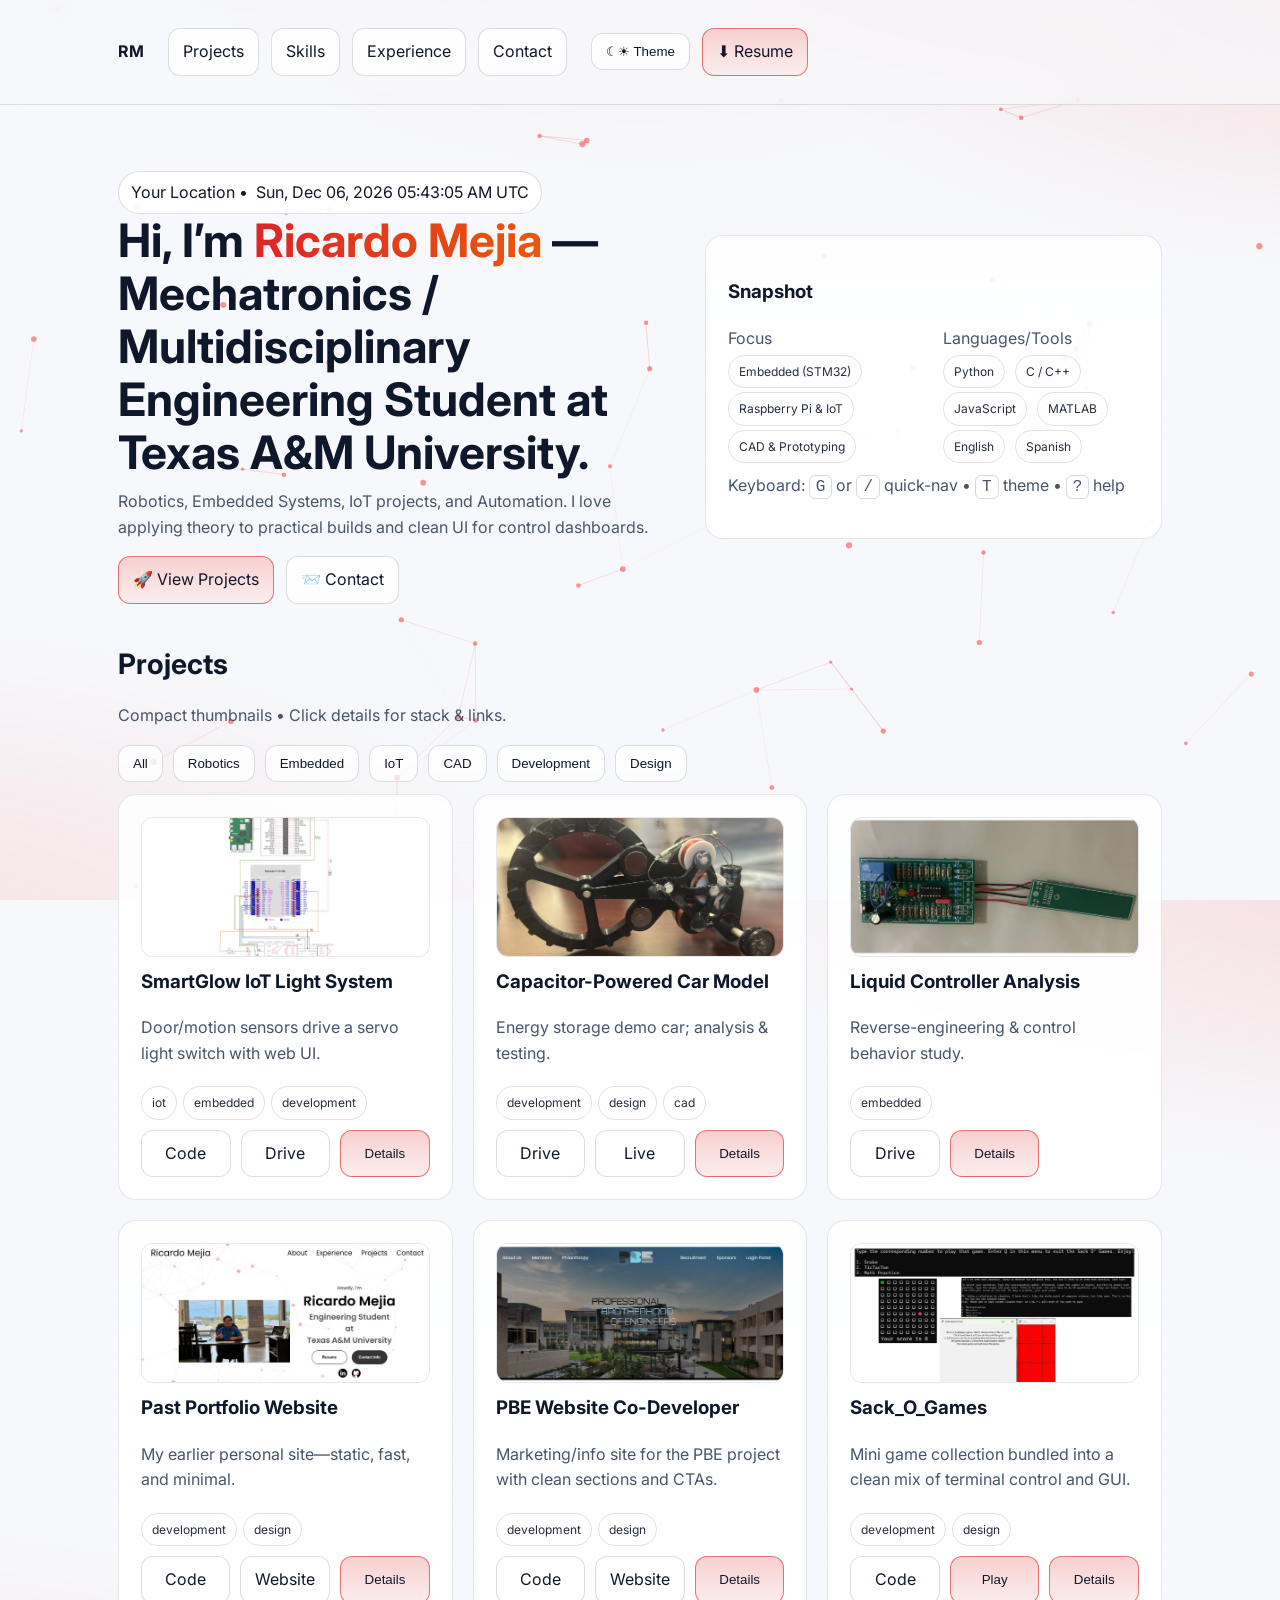
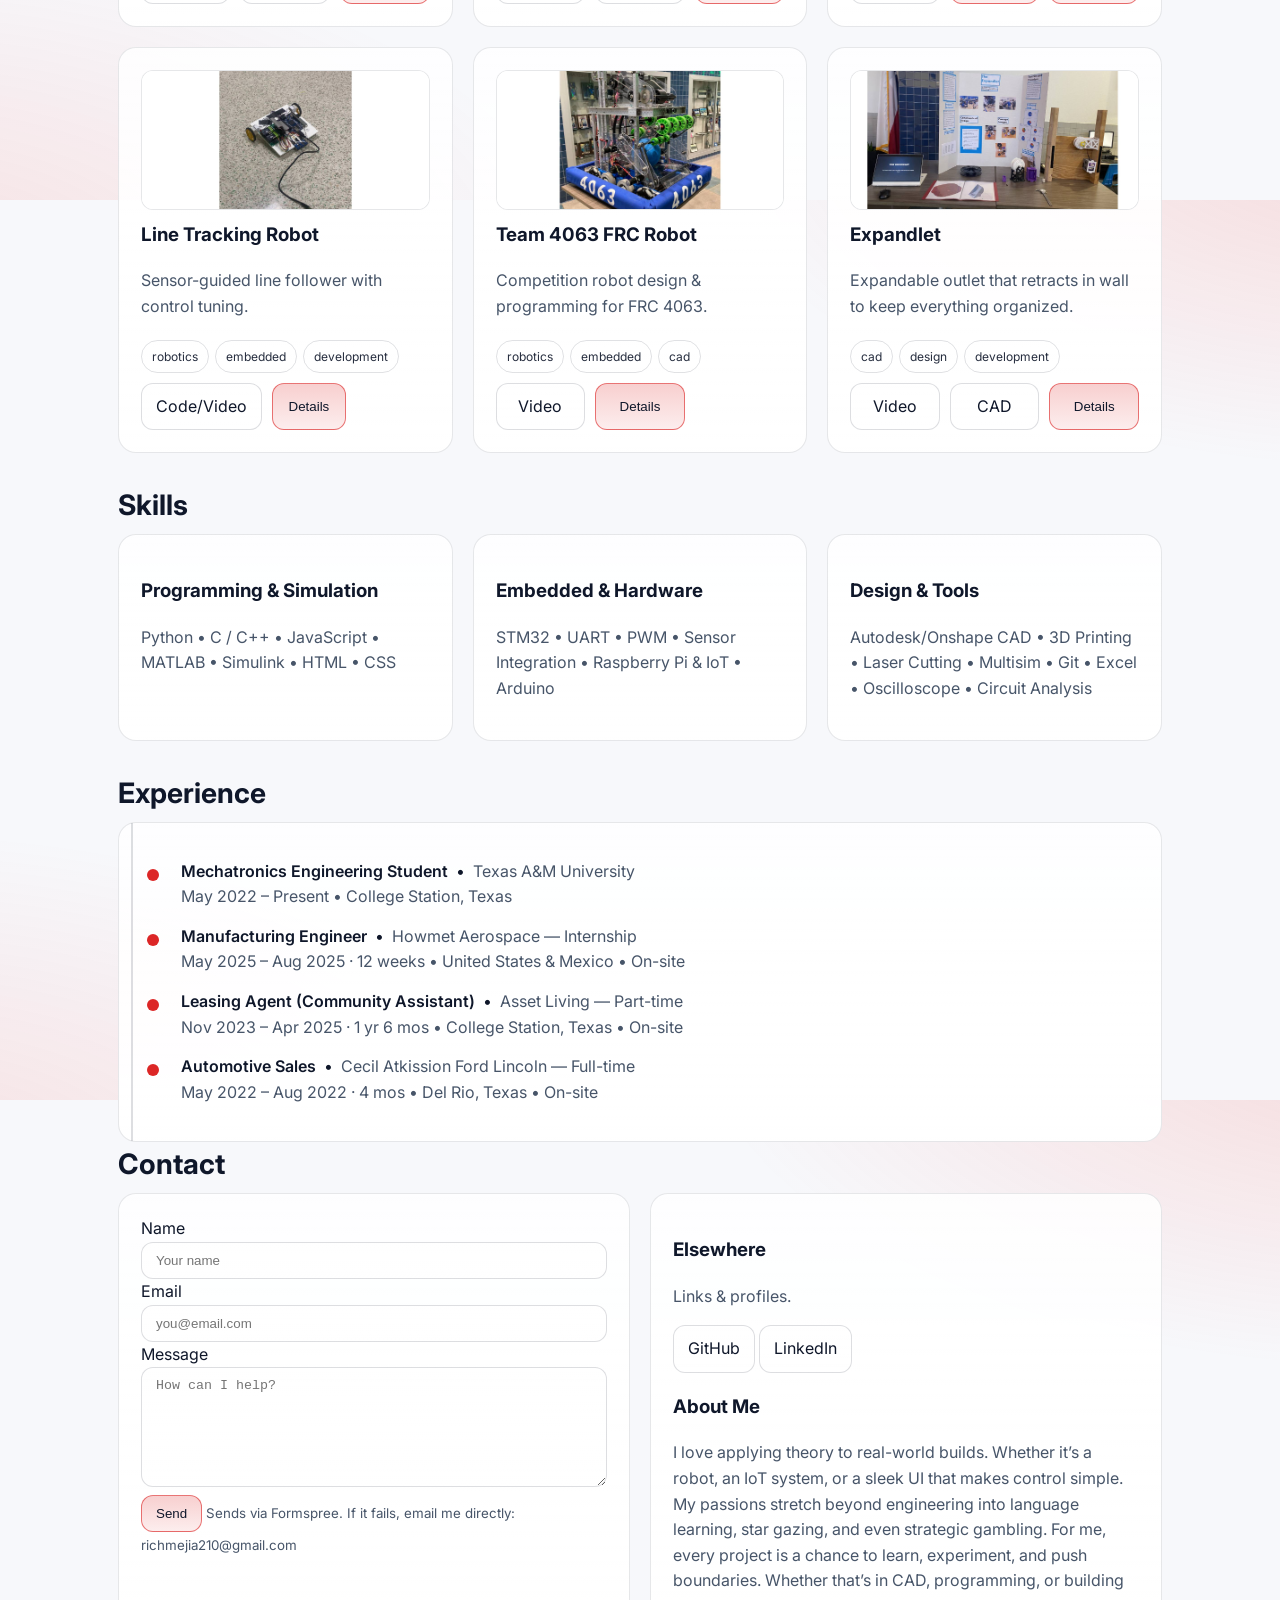
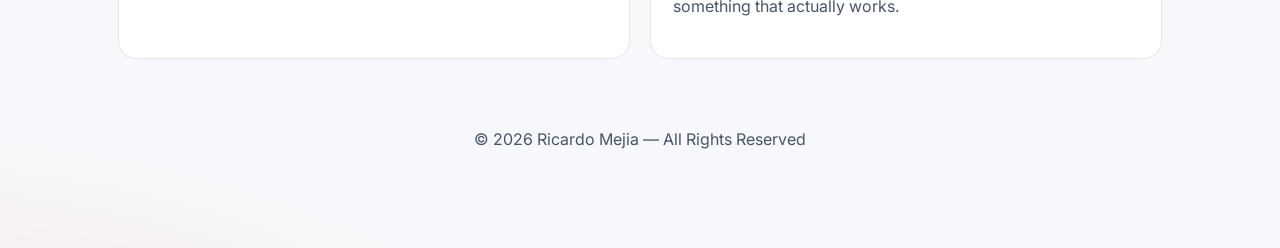
==== index.html @ 747ff12c "Changed contact button to act with two different modes. One for desktop and another for mobile view " ====
<!DOCTYPE html>
<html lang="en">
<head>
  <meta charset="utf-8" />
  <meta name="viewport" content="width=device-width, initial-scale=1" />
  <title>Ricardo Mejia — Portfolio</title>
  <meta name="description" content="Portfolio of Ricardo Mejia — Texas A&M mechatronics/manufacturing engineering student. Projects, skills, experience, and contact." />
  <link href="https://fonts.googleapis.com/css2?family=Inter:wght@300..900&display=swap" rel="stylesheet">

  <!-- Styles -->
  <link rel="stylesheet" href="styles.css" />

  <!-- Tab image -->
  <link rel="icon" type="image/png" sizes="32x32" href="./assets/tab_image.png">
  <link rel="icon" type="image/png" sizes="192x192" href="./assets/tab_image.png">
  <link rel="apple-touch-icon" href="./assets/tab_image.png">

</head>
<body>
  <!-- particles background -->
  <canvas id="bg-net" aria-hidden="true"></canvas>

  <header>
    <div class="container topbar">
      <strong class="brand">RM</strong>

      <!-- Desktop links -->
      <nav class="links" aria-label="Primary">
        <a class="btn" href="#projects">Projects</a>
        <a class="btn" href="#skills">Skills</a>
        <a class="btn" href="#experience">Experience</a>
        <a class="btn" href="#contact">Contact</a>
        <span class="spacer"></span>
        <button class="btn" id="themeToggle">☾☀︎ Theme</button>
        <a class="btn primary" href="./assets/RicardoMejiaResumePorfolio.pdf" target="_blank" rel="noopener">⬇️ Resume</a>
      </nav>

      <!-- Mobile hamburger -->
      <button class="menu-toggle" id="menuOpen" aria-label="Open menu" aria-controls="menuPanel" aria-expanded="false">☰</button>
    </div>
  </header>

  <!-- Mobile menu (hidden on desktop) -->
<div class="menu-backdrop" id="menuBackdrop" hidden></div>
<aside class="menu-panel" id="menuPanel" aria-hidden="true">
  <div class="menu-header">
    <strong>Menu</strong>
    <button class="menu-close" id="menuClose" aria-label="Close menu">✕</button>
  </div>

  <!-- Everything as one list (Contact → Resume → Theme) -->
  <nav class="menu-list" aria-label="Mobile">
    <a href="#projects" data-close>Projects</a>
    <a href="#skills" data-close>Skills</a>
    <a href="#experience" data-close>Experience</a>
    <!-- <a href="#contact" data-close>Contact</a> --> <!-- This will be commented out if I proceed with a different screen for contact -->
    <a href="./assets/RicardoMejiaResumePorfolio.pdf" target="_blank" rel="noopener" data-close>⬇️ Resume</a>
    <button type="button" class="menu-theme-btn" id="themeToggleMobile">☾☀︎ Theme</button>
  </nav>
</aside>

  <main class="container">
    <!-- Hero -->
    <section class="hero" aria-label="Intro">
      <div>
        <div class="badge">Your Location • <span class="mono" id="statusClock"></span></div>
        <h1>Hi, I’m <span class="grad">Ricardo Mejia</span> — Mechatronics / Multidisciplinary Engineering Student at Texas A&M University.</h1>
        <p class="muted" style="margin:10px 0 16px">Robotics, Embedded Systems, IoT projects, and Automation. I love applying theory to practical builds and clean UI for control dashboards.</p>
        <div style="display:flex;gap:12px;flex-wrap:wrap" class="no-print">
          <a class="btn primary" href="#projects">🚀 View Projects</a>
          <a class="btn" id="contactLink" href="#contact">📨 Contact</a>
        </div>
      </div>
      <div class="card">
        <h3>Snapshot</h3>
        <div class="grid cols-2">
          <div>
            <div class="muted">Focus</div>
            <div class="tag">Embedded (STM32)</div>
            <div class="tag">Raspberry Pi & IoT</div>
            <div class="tag">CAD & Prototyping</div>
          </div>
          <div>
            <div class="muted">Languages/Tools</div>
            <div class="tag">Python</div>
            <div class="tag">C / C++</div>
            <div class="tag">JavaScript</div>
            <div class="tag">MATLAB</div>
            <div class="tag">English</div>
            <div class="tag">Spanish</div>
          </div>
        </div>
        <p style="margin-top:10px" class="muted">Keyboard: <span class="kbd">G</span> or <span class="kbd">/</span> quick-nav • <span class="kbd">T</span> theme • <span class="kbd">?</span> help</p>
      </div>
    </section>

    <!-- Projects -->
    <section id="projects">
      <h2>Projects</h2>
      <p class="muted">Compact thumbnails • Click details for stack & links.</p>
      <div class="no-print" style="display:flex;gap:10px;flex-wrap:wrap;margin:12px 0">
        <button class="btn" data-filter="all">All</button>
        <button class="btn" data-filter="robotics">Robotics</button>
        <button class="btn" data-filter="embedded">Embedded</button>
        <button class="btn" data-filter="iot">IoT</button>
        <button class="btn" data-filter="cad">CAD</button>
        <button class="btn" data-filter="development">Development</button>
        <button class="btn" data-filter="design">Design</button>
      </div>
      <div id="projectGrid" class="grid cols-3"></div>
    </section>

    <!-- Skills -->
    <section id="skills" style="margin-top:30px">
      <h2>Skills</h2>
      <div class="grid cols-3">
        <div class="card"><h3>Programming & Simulation</h3><p class="muted">Python • C / C++ • JavaScript • MATLAB • Simulink • HTML • CSS</p></div>
        <div class="card"><h3>Embedded & Hardware</h3><p class="muted">STM32 • UART • PWM • Sensor Integration • Raspberry Pi & IoT • Arduino</p></div>
        <div class="card"><h3>Design & Tools</h3><p class="muted">Autodesk/Onshape CAD • 3D Printing • Laser Cutting • Multisim • Git • Excel • Oscilloscope • Circuit Analysis</p></div>
      </div>
    </section>

    <!-- Experience -->
    <section id="experience" style="margin-top:30px">
      <h2>Experience</h2>
      <div class="card timeline">
        <div class="tl-item"><div class="tl-title"><span class="tl-role">Mechatronics Engineering Student</span> • <span class="tl-org">Texas A&M University</span></div><div class="muted">May 2022 – Present • College Station, Texas</div></div>
        <div class="tl-item"><div class="tl-title"><span class="tl-role">Manufacturing Engineer</span> • <span class="tl-org">Howmet Aerospace — Internship</span></div><div class="muted">May 2025 – Aug 2025 · 12 weeks • United States & Mexico • On-site</div></div>
        <div class="tl-item"><div class="tl-title"><span class="tl-role">Leasing Agent (Community Assistant)</span> • <span class="tl-org">Asset Living — Part-time</span></div><div class="muted">Nov 2023 – Apr 2025 · 1 yr 6 mos • College Station, Texas • On-site</div></div>
        <div class="tl-item"><div class="tl-title"><span class="tl-role">Automotive Sales</span> • <span class="tl-org">Cecil Atkission Ford Lincoln — Full-time</span></div><div class="muted">May 2022 – Aug 2022 · 4 mos • Del Rio, Texas • On-site</div></div>
      </div>
    </section>

    <!-- Contact -->
    <section id="contact" class="desktop-only" style="margin-top:30px">
      <h2>Contact</h2>
      <div class="grid cols-2">
        <!-- IMPORTANT: action + method enable no-JS fallback -->
        <form class="card" id="contactForm"
              action="https://formspree.io/f/meoznrnz"
              method="POST" novalidate>
          <label>Name<br>
            <input required name="name" class="btn" style="width:100%" placeholder="Your name">
          </label><br>
          <label>Email<br>
            <input required type="email" name="email" class="btn" style="width:100%" placeholder="you@email.com">
          </label><br>
          <label>Message<br>
            <textarea required name="message" class="btn" style="width:100%;height:120px" placeholder="How can I help?"></textarea>
          </label>

          <!-- Honeypot (spam trap) -->
          <input type="text" name="_gotcha" autocomplete="off"
                style="position:absolute;left:-9999px;opacity:0" tabindex="-1" aria-hidden="true">

          <!-- Optional helpers -->
          <input type="hidden" name="_subject" value="Portfolio Contact">
          <!-- After success, Formspree can redirect here (optional) -->
          <!-- <input type="hidden" name="_redirect" value="http://ricardomejia.dev/thanks.html"> -->

          <br>
          <button class="btn primary" type="submit" id="contactSubmit">Send</button>
          <small class="muted">
            Sends via Formspree. If it fails, email me directly: <a href="mailto:richmejia210@gmail.com">richmejia210@gmail.com</a>
          </small>
          <div id="formStatus" role="status" aria-live="polite" class="muted" style="margin-top:8px"></div>
        </form>

        <div class="card">
          <h3>Elsewhere</h3>
          <p class="muted">Links & profiles.</p>
          <div>
            <a class="btn" href="https://github.com/ricMejia1" target="_blank" rel="noreferrer">GitHub</a>
            <a class="btn" href="https://www.linkedin.com/in/ricardo-mejia-a64929251/" target="_blank" rel="noreferrer">LinkedIn</a>
          </div>
          <h3>About Me</h3>
          <p class="muted" style="margin:10px 0 16px">I love applying theory to real-world builds. Whether it’s a robot, an IoT system, or a sleek UI that makes control simple. My passions stretch beyond engineering into language learning, star gazing, and even strategic gambling. For me, every project is a chance to learn, experiment, and push boundaries. Whether that’s in CAD, programming, or building something that actually works.</p>
        </div>
      </div>
    </section>


    <footer>
      <div class="container" style="text-align:center">© <span id="year"></span> Ricardo Mejia — All Rights Reserved</div>
    </footer>
  </main>

  <!-- Project modal -->
  <dialog id="projectModal" aria-label="Project details">
    <div class="modal-head"><strong id="modalTitle">Project</strong><button class="btn" id="modalClose" aria-label="Close">✕</button></div>
    <div class="modal-body" id="modalBody"></div>
  </dialog>

  <!-- Quick-Nav dialog -->
  <dialog id="quickNav" aria-label="Quick navigation">
    <div class="modal-head"><strong>Go to…</strong><button class="btn" id="qclose">✕</button></div>
    <div class="modal-body">
      <input id="qsearch" class="btn" placeholder="Type: projects, skills, experience, contact" aria-label="Search sections" />
      <ul class="nav-list" id="qresults">
        <li><a class="btn" data-go="#projects" href="#projects">Projects</a></li>
        <li><a class="btn" data-go="#skills" href="#skills">Skills</a></li>
        <li><a class="btn" data-go="#experience" href="#experience">Experience</a></li>
        <li><a class="btn" data-go="#contact" href="#contact">Contact</a></li>
      </ul>
    </div>
  </dialog>

  <!-- Help dialog -->
  <dialog id="helpModal" aria-label="Keyboard help">
    <div class="modal-head">
      <strong>Keyboard Shortcuts</strong>
      <button class="btn" id="helpClose" aria-label="Close">✕</button>
    </div>
    <div class="modal-body">
      <ul>
        <li><span class="kbd">G</span> or <span class="kbd">/</span> — Open quick-nav</li>
        <li><span class="kbd">T</span> — Toggle theme</li>
        <li><span class="kbd">?</span> — Show this help</li>
        <li><span class="kbd">Esc</span> — Close dialogs</li>
      </ul>
    </div>
  </dialog>

  <!-- Image Lightbox -->
  <dialog id="imgLightbox" aria-label="Image preview">
    <div style="display:flex;align-items:center;justify-content:space-between;padding:10px 14px;border-bottom:1px solid color-mix(in srgb,var(--text) 10%, transparent)">
      <strong id="lightCaption">Preview</strong>
      <button class="btn" id="lightClose" aria-label="Close">✕</button>
    </div>
    <div style="padding:12px 14px">
      <img id="lightImg" alt="" style="max-width:92vw;max-height:82vh;border-radius:12px;display:block;margin:0 auto;box-shadow:0 20px 60px rgba(0,0,0,.35)">
    </div>
  </dialog>

  <!-- JSON-LD for recruiters/ATS -->
  <script type="application/ld+json" id="jsonld"></script>

  <!-- Scripts: order matters (projects first, then app, then particles) -->
  <script defer src="projects.js"></script>
  <script defer src="games.js"></script>
  <script defer src="app.js"></script>
  <script defer src="particles.js"></script>



  <!-- Arrow Button for Mobil to Return Top -->
  <button id="backToTop">
    <img src="assets/arrow.png" alt="Back to top">
  </button>

</body>
</html>
---- styles.css ----
:root{ --bg:#0b0c0f; --card:#12141a; --muted:#98a2b3; --text:#e6eaf2; --brand:#ef4444; --brand-2:#f59e0b; }
:root.light{ --bg:#f7f8fb; --card:#ffffff; --muted:#475569; --text:#0f172a; --brand:#dc2626; --brand-2:#ea580c; }
*{ box-sizing:border-box }
html,body{ height:100% }
body{
  margin:0; font-family:Inter,system-ui,-apple-system,Segoe UI,Roboto,'Helvetica Neue',Arial,sans-serif;
  background: var(--bg); color:var(--text); line-height:1.6; overflow-x:hidden;
  background-image:
    radial-gradient(1200px 600px at 110% -10%, rgba(239,68,68,.18), transparent 60%),
    radial-gradient(1200px 600px at -10% 110%, rgba(239,68,68,.14), transparent 60%);
}

/* Particles canvas behind everything */
#bg-net{ position:fixed; inset:0; z-index:-1; width:100%; height:100%;
  background: radial-gradient(800px 500px at 50% -20%, rgba(239,68,68,.10), transparent 70%); }
@media (prefers-reduced-motion: reduce){ #bg-net{ display:none; } }

img{ max-width:100%; height:auto; display:block }
a{ color:inherit; text-decoration:none }
.container{ max-width:1100px; margin:0 auto; padding:28px }

header{ position:sticky; top:0; backdrop-filter:saturate(120%) blur(10px);
  background:color-mix(in srgb,var(--bg) 70%, transparent);
  border-bottom:1px solid color-mix(in srgb,var(--text) 12%, transparent); z-index:30 }
.topbar{ display:flex; align-items:center; gap:14px }
.brand{ font-weight:700 }

/* Buttons */
.btn{
  display:inline-flex; align-items:center; gap:8px; padding:10px 14px; border-radius:12px;
  border:1px solid color-mix(in srgb,var(--text) 14%, transparent);
  background:linear-gradient(180deg, color-mix(in srgb,var(--card) 90%, transparent), color-mix(in srgb,var(--card) 70%, transparent));
  cursor:pointer; transition:.2s ease; user-select:none;
  color: var(--text); /* <-- make button label follow theme */ }
.btn:hover{ transform:translateY(-1px); box-shadow:0 10px 30px rgba(0,0,0,.25) }
.btn.primary{ border-color:color-mix(in srgb,var(--brand) 60%, transparent);
  background:linear-gradient(180deg, color-mix(in srgb,var(--brand) 22%, var(--card)), color-mix(in srgb,var(--brand) 8%, var(--card))); }



/* Desktop nav row */
nav.links{ display:flex; align-items:center; gap:12px; margin-left:10px }
.spacer{ flex:1 }

/* Mobile: hide links; show hamburger */
.menu-toggle{ display:none; border:none; background:transparent; font-size:26px; padding:8px; line-height:1; cursor:pointer }
@media (max-width:860px){
  nav.links{ display:none }
  .menu-toggle{ display:block; margin-left:auto }
}

/* Slide-in menu (mobile) */
.menu-backdrop{ position:fixed; inset:0; background:rgba(0,0,0,.35); backdrop-filter:blur(2px);
  opacity:0; pointer-events:none; transition:.2s ease; z-index:60; }

.menu-panel{
  position:fixed; top:0; right:-100%;
  width:min(86vw,360px);
  height:100dvh;                  /* iOS-friendly viewport */
  overflow-y:auto;                /* scroll if long */
  background:var(--card);
  border-left:1px solid color-mix(in srgb,var(--text) 12%, transparent);
  box-shadow:-20px 0 60px rgba(0,0,0,.35);
  padding:18px;
  padding-bottom:max(18px, env(safe-area-inset-bottom)); /* avoid iOS home bar */
  z-index:70; transition:right .25s ease;
  display:flex; flex-direction:column; gap:8px;
}

.menu-header{ display:flex; align-items:center; justify-content:space-between; margin-bottom:8px }
.menu-close{ background:transparent; border:none; font-size:24px; cursor:pointer }

/* List items (links and the Theme button share styles) */
.menu-list a,
.menu-list button.menu-theme-btn{
  display:block; width:100%; text-align:left;
  padding:14px 10px; border-radius:10px; font-size:18px;
  color:var(--text); background:transparent; border:none; cursor:pointer;
}
.menu-list a:hover,
.menu-list button.menu-theme-btn:hover{
  background:color-mix(in srgb,var(--text) 10%, transparent);
}

/* Drawer state */
.menu-open .menu-backdrop{ opacity:1; pointer-events:auto }
.menu-open .menu-panel{ right:0 }
.no-scroll{ overflow:hidden }

/* Layout pieces */
.grid{ display:grid; gap:20px }
.grid.cols-3{ grid-template-columns:repeat(3,minmax(0,1fr)) }
.grid.cols-2{ grid-template-columns:repeat(2,minmax(0,1fr)) }
@media (max-width:900px){ .grid.cols-3{ grid-template-columns:1fr 1fr } }
@media (max-width:700px){ .grid.cols-3,.grid.cols-2{ grid-template-columns:1fr } }

.hero{ display:grid; grid-template-columns:1.1fr .9fr; gap:28px; align-items:center; padding:38px 0 }
@media (max-width:900px){ .hero{ grid-template-columns:1fr } }

.card{ background:linear-gradient(180deg, color-mix(in srgb,var(--card) 86%, transparent), color-mix(in srgb,var(--card) 98%, transparent));
  border:1px solid color-mix(in srgb,var(--text) 10%, transparent); border-radius:18px; padding:22px }
.badge{ display:inline-flex; align-items:center; gap:8px; border:1px solid color-mix(in srgb,var(--text) 14%, transparent); padding:8px 12px; border-radius:999px; background:color-mix(in srgb,var(--card) 92%, transparent) }
.kbd{ font-family:ui-monospace,SFMono-Regular,Menlo,monospace; padding:2px 6px; border-radius:6px; border:1px solid color-mix(in srgb,var(--text) 16%, transparent); background:color-mix(in srgb,var(--card) 90%, transparent) }
.muted{ color:var(--muted) }
.grad{ background:linear-gradient(90deg,var(--brand),var(--brand-2)); -webkit-background-clip:text; background-clip:text; color:transparent }
h1{ font-size:clamp(28px,3.6vw,50px); line-height:1.15; margin:0 }
h2{ font-size:clamp(22px,2.2vw,30px); margin:0 0 6px }

.tag{ display:inline-block; margin:4px 6px 0 0; padding:6px 10px; border-radius:999px; border:1px solid color-mix(in srgb,var(--text) 14%, transparent); font-size:12px; opacity:.9 }
.thumb{ width:100%; aspect-ratio:16/9; max-height:140px; object-fit:cover; border-radius:12px;
  background:color-mix(in srgb,var(--card) 96%, transparent); border:1px solid color-mix(in srgb,var(--text) 10%, transparent) }

.timeline{ position:relative }
.timeline::before{ content:""; position:absolute; left:12px; top:0; bottom:0; width:2px; background:color-mix(in srgb,var(--text) 14%, transparent) }
.tl-item{ position:relative; padding-left:40px; margin:14px 0 }
.tl-item::before{ content:""; position:absolute; left:6px; top:10px; width:12px; height:12px; border-radius:50%; background:var(--brand) }
.tl-title{ display:flex; flex-wrap:wrap; gap:.5rem; align-items:baseline }
.tl-role{ font-weight:600 }
.tl-org{ color:var(--muted) }

/* Dialogs */
dialog{ border:none; border-radius:16px; padding:0; max-width:600px; width:92vw; color:inherit; background:var(--card); box-shadow:0 30px 80px rgba(0,0,0,.35) }
dialog::backdrop{ background:rgba(0,0,0,.55) }
.modal-head{ display:flex; align-items:center; justify-content:space-between; padding:12px 16px; border-bottom:1px solid color-mix(in srgb,var(--text) 10%, transparent) }
.modal-body{ padding:14px 16px }
#qsearch{ width:100%; padding:.6rem .8rem; border-radius:12px; border:1px solid color-mix(in srgb,var(--text) 12%, transparent); background:transparent; color:inherit }

footer{ padding:40px 0; color:var(--muted) }
@media print{ header,.no-print{display:none!important} body{background:#fff;color:#000} .card{border:1px solid #000} }

/* Arrow button for Mobil view */
#backToTop {
  position: fixed;
  bottom: 20px;
  right: 20px;
  width: 50px;
  height: 50px;
  border: none;
  border-radius: 50%;
  background: var(--bg);
  display: flex;
  align-items: center;
  justify-content: center;
  cursor: pointer;
  opacity: 0;
  pointer-events: none;
  transition: opacity 0.3s;
  z-index: 100;
}

#backToTop img {
  width: 24px;
  height: 24px;
  transform: rotate(180deg); /* flips arrow upward */
}

#backToTop.show {
  opacity: 1;
  pointer-events: auto;
}

@media (min-width: 860px) {
  #backToTop { display: none; } /* only show on mobile */
}

/* Uniform actions row across all cards */
.actions {
  display: grid;
  grid-template-columns: repeat(3, minmax(0, 1fr));
  gap: 10px;
  margin-top: 10px;
}

/* Make buttons fill their grid cell and align visually */
.actions .btn { width: 100%; justify-content: center; }

/* Disabled/inactive slot that still occupies space to keep alignment */
.btn.placeholder {
  visibility: hidden;               /* still takes up space */
  pointer-events: none;
}

/* Optional: style for disabled links (when url is '#') */
.btn[aria-disabled="true"] {
  opacity: .55;
  pointer-events: none;
}

/* Project card actions: 3 equal columns, consistent alignment */
.card .actions{
  display:grid;
  grid-template-columns:repeat(3, 1fr);
  gap:10px;
  margin-top:10px;
}

.card .actions .btn{
  width:100%;
  justify-content:center;   /* centers label inside the pill */
}

/* Placeholder cells keep layout even; hide their visuals */
.card .actions .btn.placeholder{
  visibility:hidden;        /* reserves space but not visible */
  pointer-events:none;
}

/* Optional: style for disabled links created by renderer */
.card .actions .btn[aria-disabled="true"]{
  opacity:.55;
  cursor:not-allowed;
}

/* mobile snake functionality*/
/* Game modal layout */
#gameDialog {
  border: none;
  padding: 0;
  width: 96vw;
  max-width: 520px;
  background: var(--card);
  color: var(--text);
  border-radius: 16px;
  box-shadow: 0 30px 80px rgba(0,0,0,.35);
}
#gameDialog::backdrop { background: rgba(0,0,0,.55); }

.game-wrap {
  position: relative;
  padding: 14px;
  display: grid;
  gap: 12px;
  justify-items: center;
}

#snakeCanvas {
  width: min(92vw, 480px);
  height: min(92vw, 480px);
  background: color-mix(in srgb, var(--card) 96%, transparent);
  border: 1px solid color-mix(in srgb, var(--text) 12%, transparent);
  border-radius: 10px;
}

/* Close button */
.game-close {
  position: absolute;
  top: 8px; right: 8px;
}

/* D-pad for mobile */
.dpad {
  display: grid;
  gap: 8px;
  user-select: none;
}
.dpad .middle-row {
  display: grid;
  grid-template-columns: 1fr 1fr;
  gap: 8px;
}
.dpad button {
  min-width: 64px;
  min-height: 48px;
  border-radius: 10px;
  border: 1px solid color-mix(in srgb, var(--text) 14%, transparent);
  background: linear-gradient(180deg, color-mix(in srgb,var(--card) 90%, transparent), color-mix(in srgb,var(--card) 70%, transparent));
  color: var(--text);
  font-weight: 600;
}

.dpad { display: grid; gap: 8px; user-select: none; }
@media (min-width: 700px){
  .dpad { display: none; }   /* hidden on wide screens */
}

/* Mobile and desktop difference */
.desktop-only { display: initial; }
.mobile-only  { display: none; }

@media (max-width: 860px){
  .desktop-only { display: none !important; }
  .mobile-only  { display: inline-flex !important; }
}
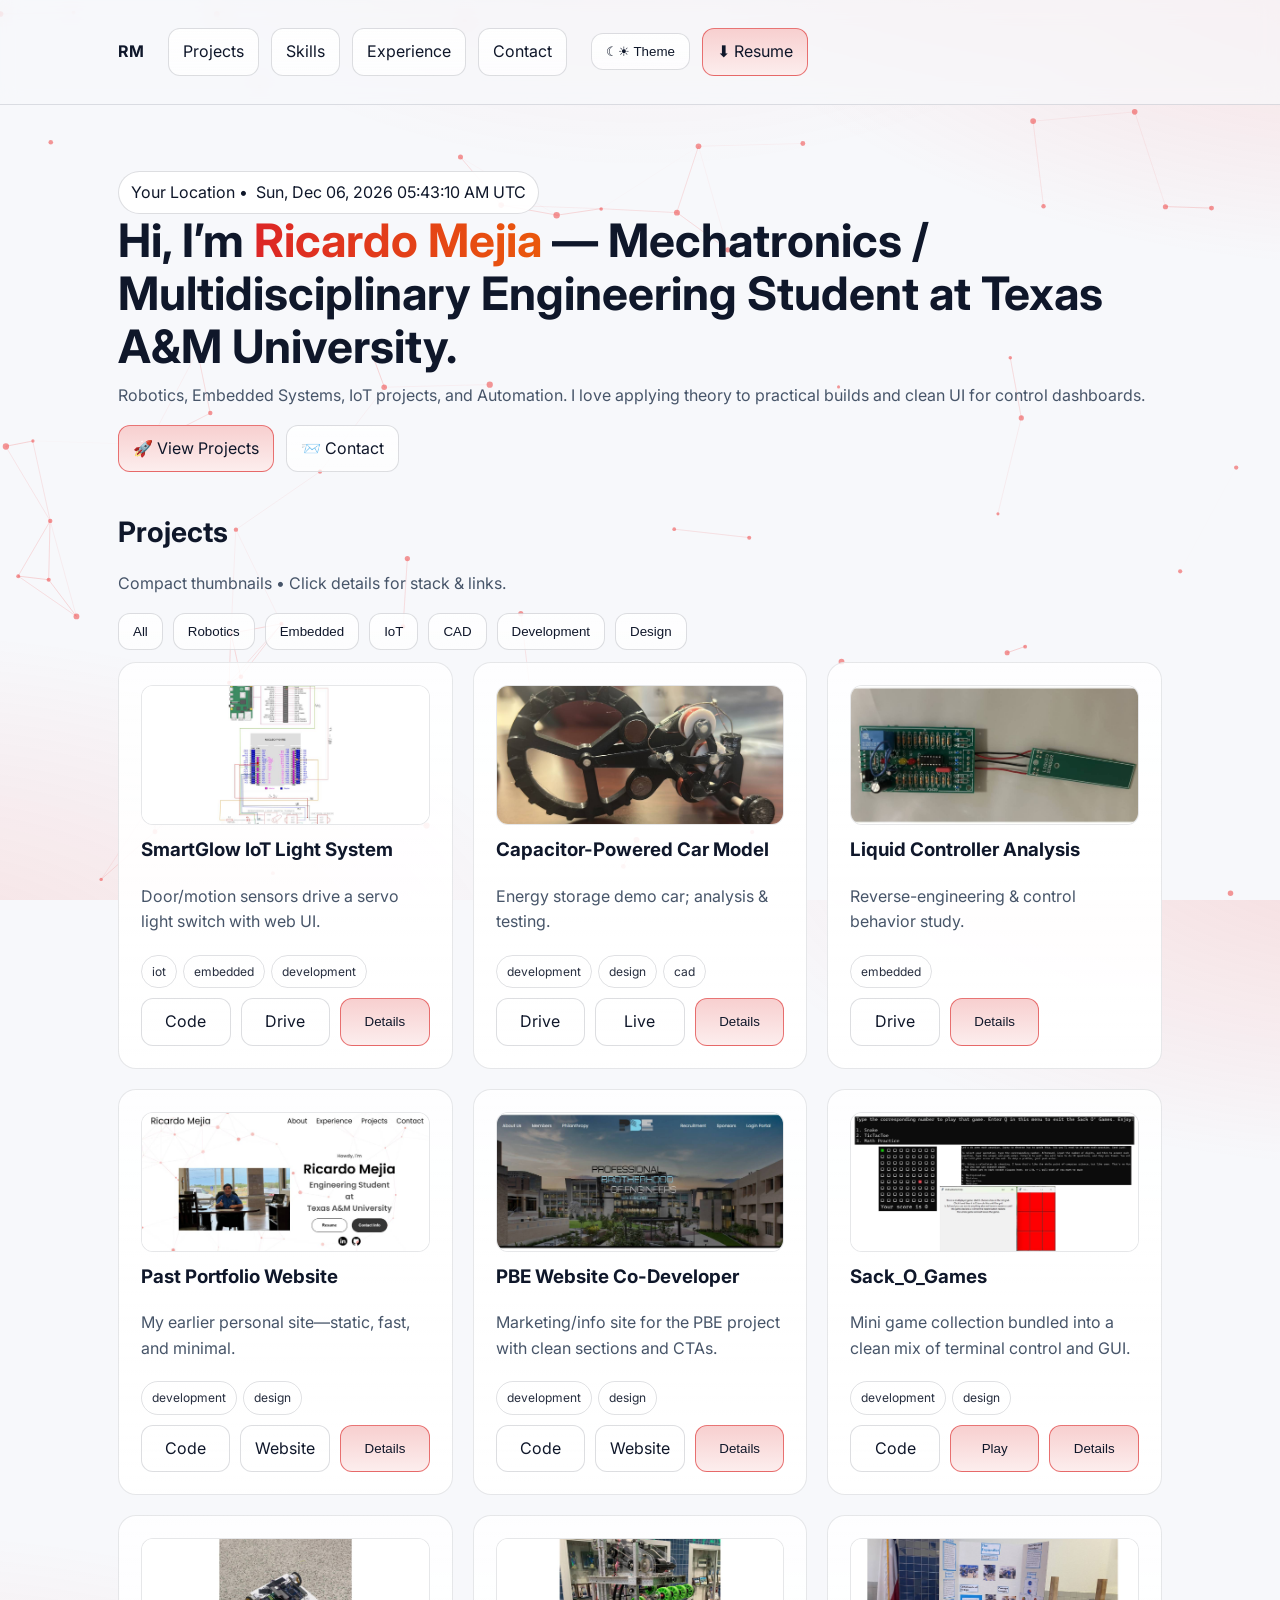
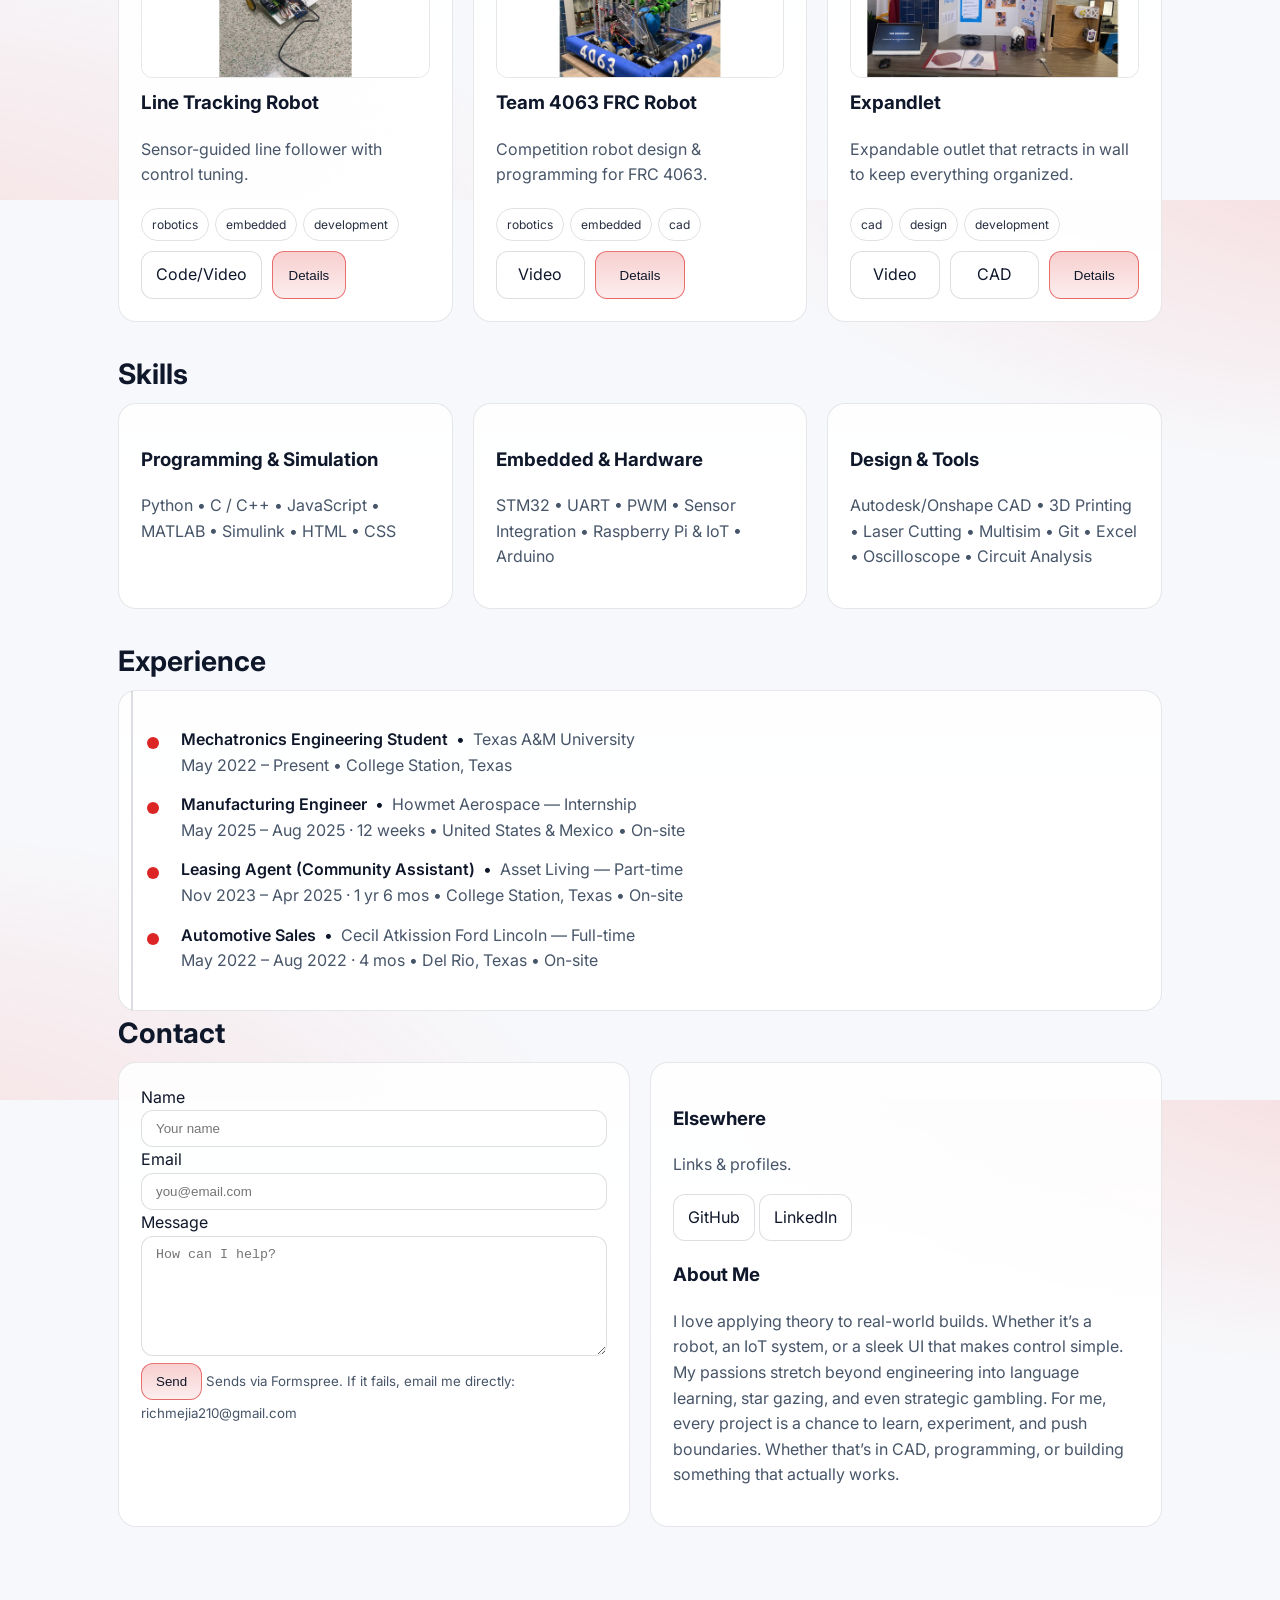
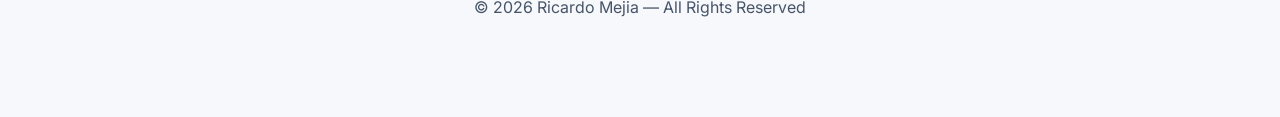
==== commit 57af89dc: "Modified index and syles" ====
--- a/index.html
+++ b/index.html
@@ -71,6 +71,9 @@
           <a class="btn" id="contactLink" href="#contact">📨 Contact</a>
         </div>
       </div>
+      
+      <!-- commented out snapshots and modified styles .hero section -->
+<!--
       <div class="card">
         <h3>Snapshot</h3>
         <div class="grid cols-2">
@@ -92,6 +95,7 @@
         </div>
         <p style="margin-top:10px" class="muted">Keyboard: <span class="kbd">G</span> or <span class="kbd">/</span> quick-nav • <span class="kbd">T</span> theme • <span class="kbd">?</span> help</p>
       </div>
+-->
     </section>
 
     <!-- Projects -->
--- a/styles.css
+++ b/styles.css
@@ -94,7 +94,8 @@
 @media (max-width:900px){ .grid.cols-3{ grid-template-columns:1fr 1fr } }
 @media (max-width:700px){ .grid.cols-3,.grid.cols-2{ grid-template-columns:1fr } }
 
-.hero{ display:grid; grid-template-columns:1.1fr .9fr; gap:28px; align-items:center; padding:38px 0 }
+/* Changed grid-template-colums:1.1fr to 1.fr and removed comented out snapshots in the index.html */
+.hero{ display:grid; grid-template-columns:1.fr .9fr; gap:28px; align-items:center; padding:38px 0 }
 @media (max-width:900px){ .hero{ grid-template-columns:1fr } }
 
 .card{ background:linear-gradient(180deg, color-mix(in srgb,var(--card) 86%, transparent), color-mix(in srgb,var(--card) 98%, transparent));
@@ -281,3 +282,26 @@
   .desktop-only { display: none !important; }
   .mobile-only  { display: inline-flex !important; }
 }
+
+/* 1) Back-to-top arrow (it's an <img>) */
+#backToTop img {
+  filter: invert(100%);              /* light-on-dark by default */
+  transition: filter .25s ease;
+}
+.light #backToTop img {
+  filter: invert(0%);                /* dark-on-light */
+}
+
+/* inverting color for hidden mobile menu of buttons */
+#menuOpen, /* hamburger ☰ */
+#menuClose /* close ✕ */ {
+  color: var(--text);                /* follow theme text color */
+  opacity: .95;
+  transition: opacity .2s ease;
+}
+#menuOpen:hover,
+#menuClose:hover { opacity: 1; }
+
+/* If  ever switch to IMG icons for menu open/close */
+#menuOpen img, #menuClose img { filter: invert(100%); }
+.light #menuOpen img, .light #menuClose img { filter: invert(0%); }
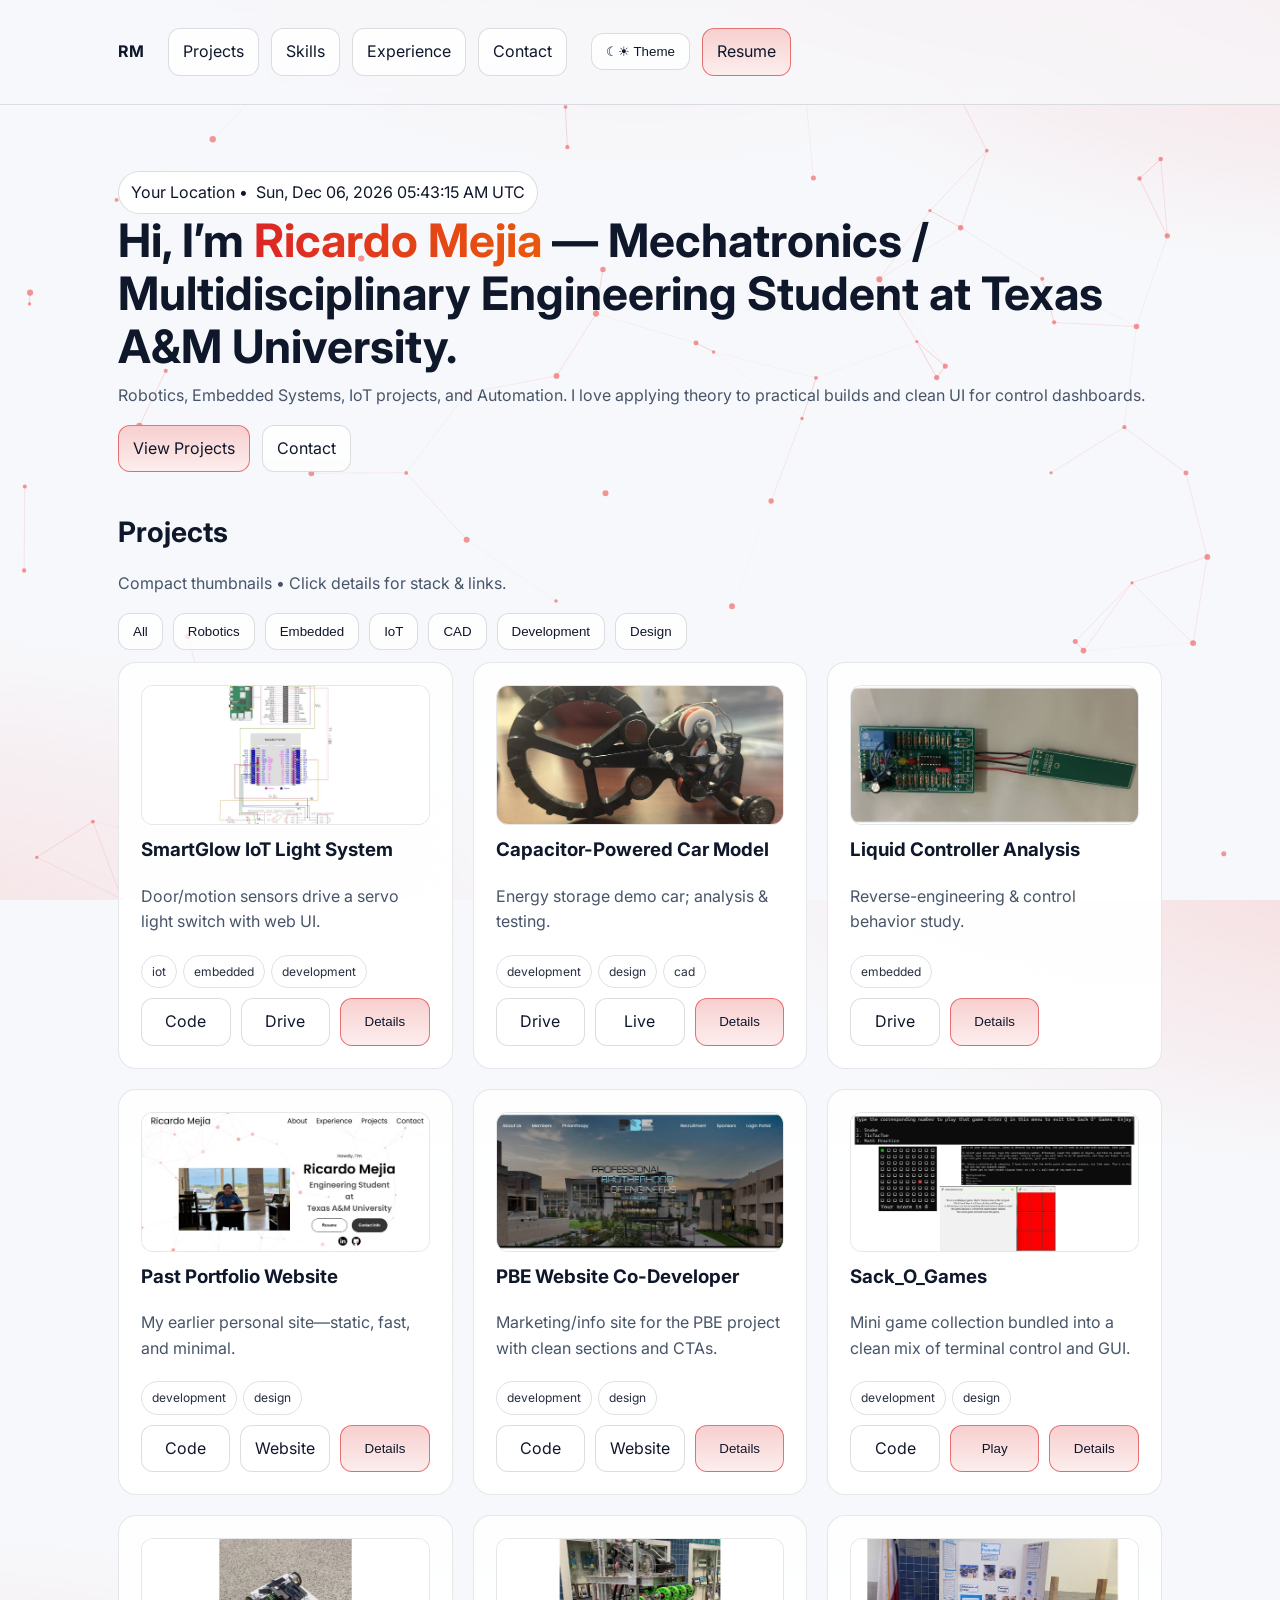
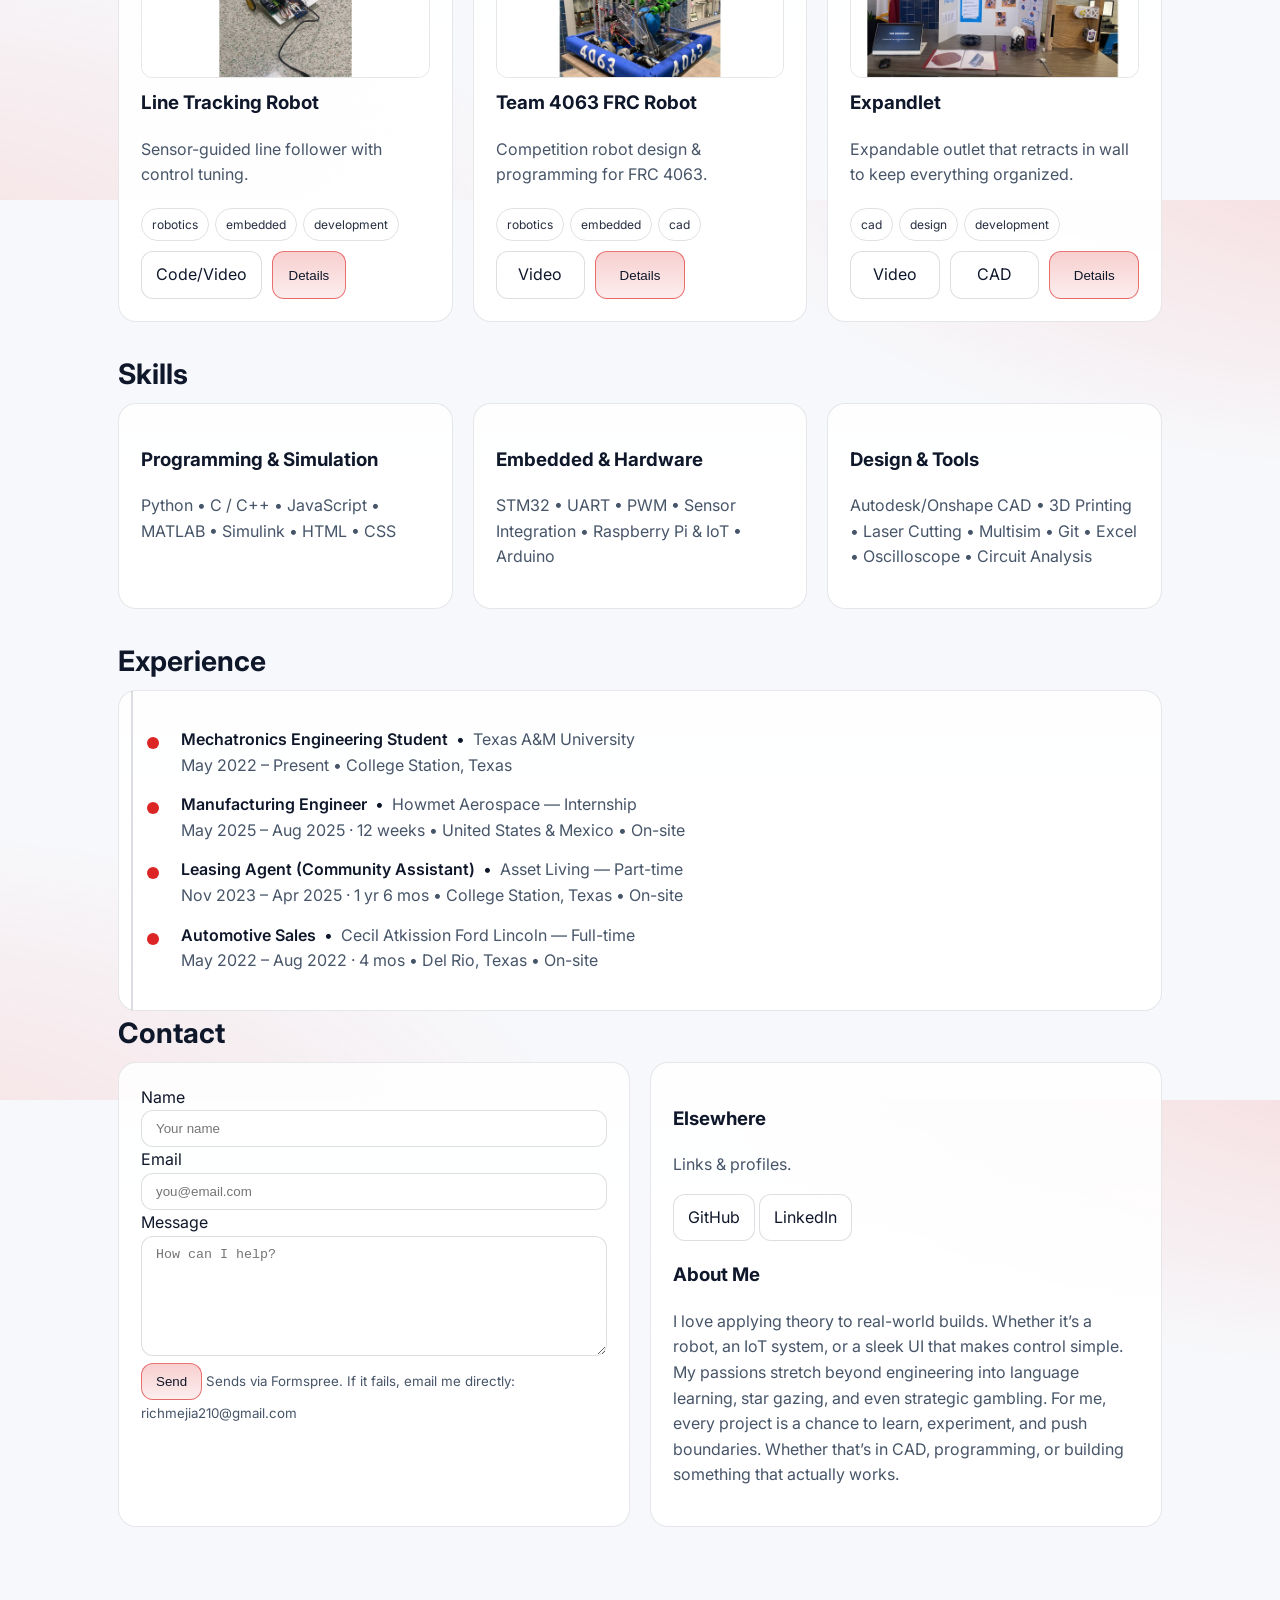
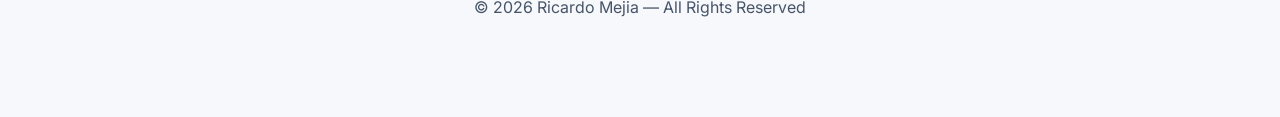
==== commit 60f1ec3e: "Updated typos" ====
--- a/index.html
+++ b/index.html
@@ -32,7 +32,7 @@
         <a class="btn" href="#contact">Contact</a>
         <span class="spacer"></span>
         <button class="btn" id="themeToggle">☾☀︎ Theme</button>
-        <a class="btn primary" href="./assets/RicardoMejiaResumePorfolio.pdf" target="_blank" rel="noopener">⬇️ Resume</a>
+        <a class="btn primary" href="./assets/RicardoMejiaResumePorfolio.pdf" target="_blank" rel="noopener">Resume</a>
       </nav>
 
       <!-- Mobile hamburger -->
@@ -54,7 +54,7 @@
     <a href="#skills" data-close>Skills</a>
     <a href="#experience" data-close>Experience</a>
     <!-- <a href="#contact" data-close>Contact</a> --> <!-- This will be commented out if I proceed with a different screen for contact -->
-    <a href="./assets/RicardoMejiaResumePorfolio.pdf" target="_blank" rel="noopener" data-close>⬇️ Resume</a>
+    <a href="./assets/RicardoMejiaResumePorfolio.pdf" target="_blank" rel="noopener" data-close>Resume</a>
     <button type="button" class="menu-theme-btn" id="themeToggleMobile">☾☀︎ Theme</button>
   </nav>
 </aside>
@@ -67,8 +67,8 @@
         <h1>Hi, I’m <span class="grad">Ricardo Mejia</span> — Mechatronics / Multidisciplinary Engineering Student at Texas A&M University.</h1>
         <p class="muted" style="margin:10px 0 16px">Robotics, Embedded Systems, IoT projects, and Automation. I love applying theory to practical builds and clean UI for control dashboards.</p>
         <div style="display:flex;gap:12px;flex-wrap:wrap" class="no-print">
-          <a class="btn primary" href="#projects">🚀 View Projects</a>
-          <a class="btn" id="contactLink" href="#contact">📨 Contact</a>
+          <a class="btn primary" href="#projects">View Projects</a>
+          <a class="btn" id="contactLink" href="#contact">Contact</a>
         </div>
       </div>
       
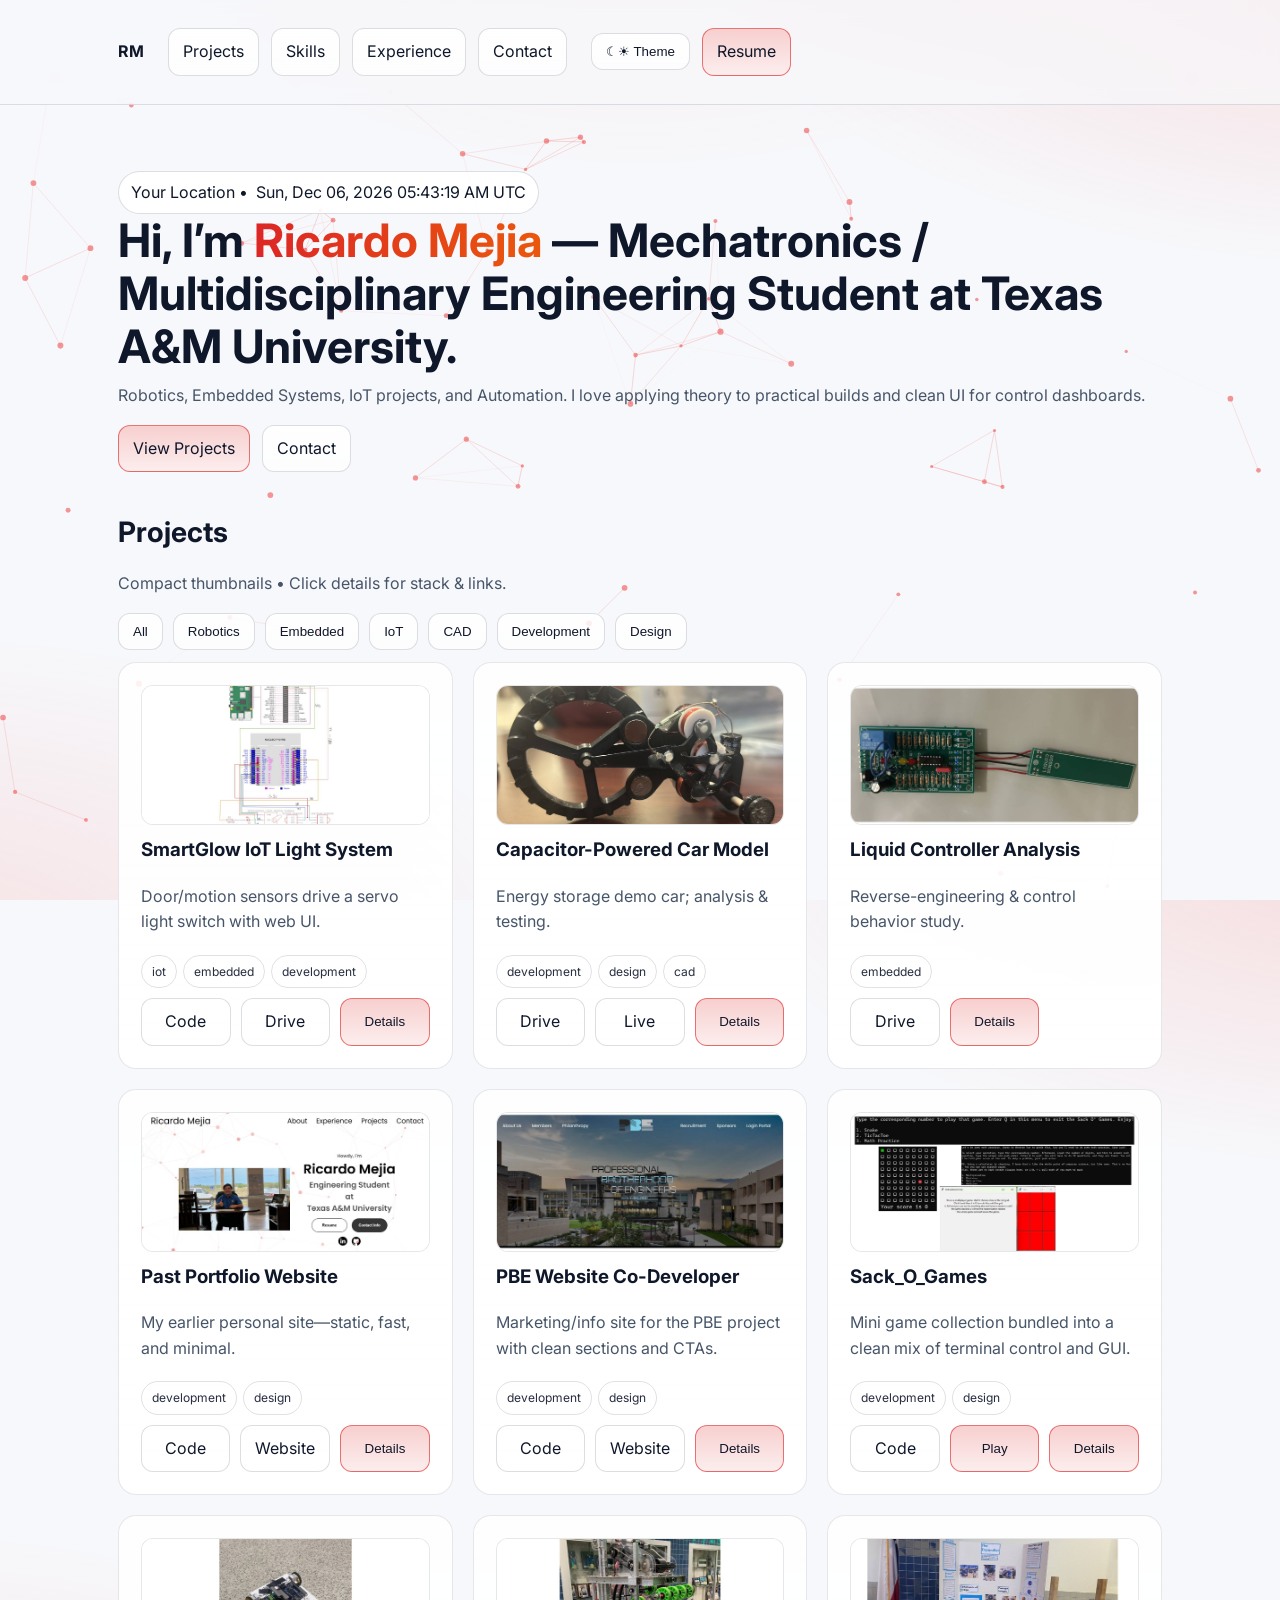
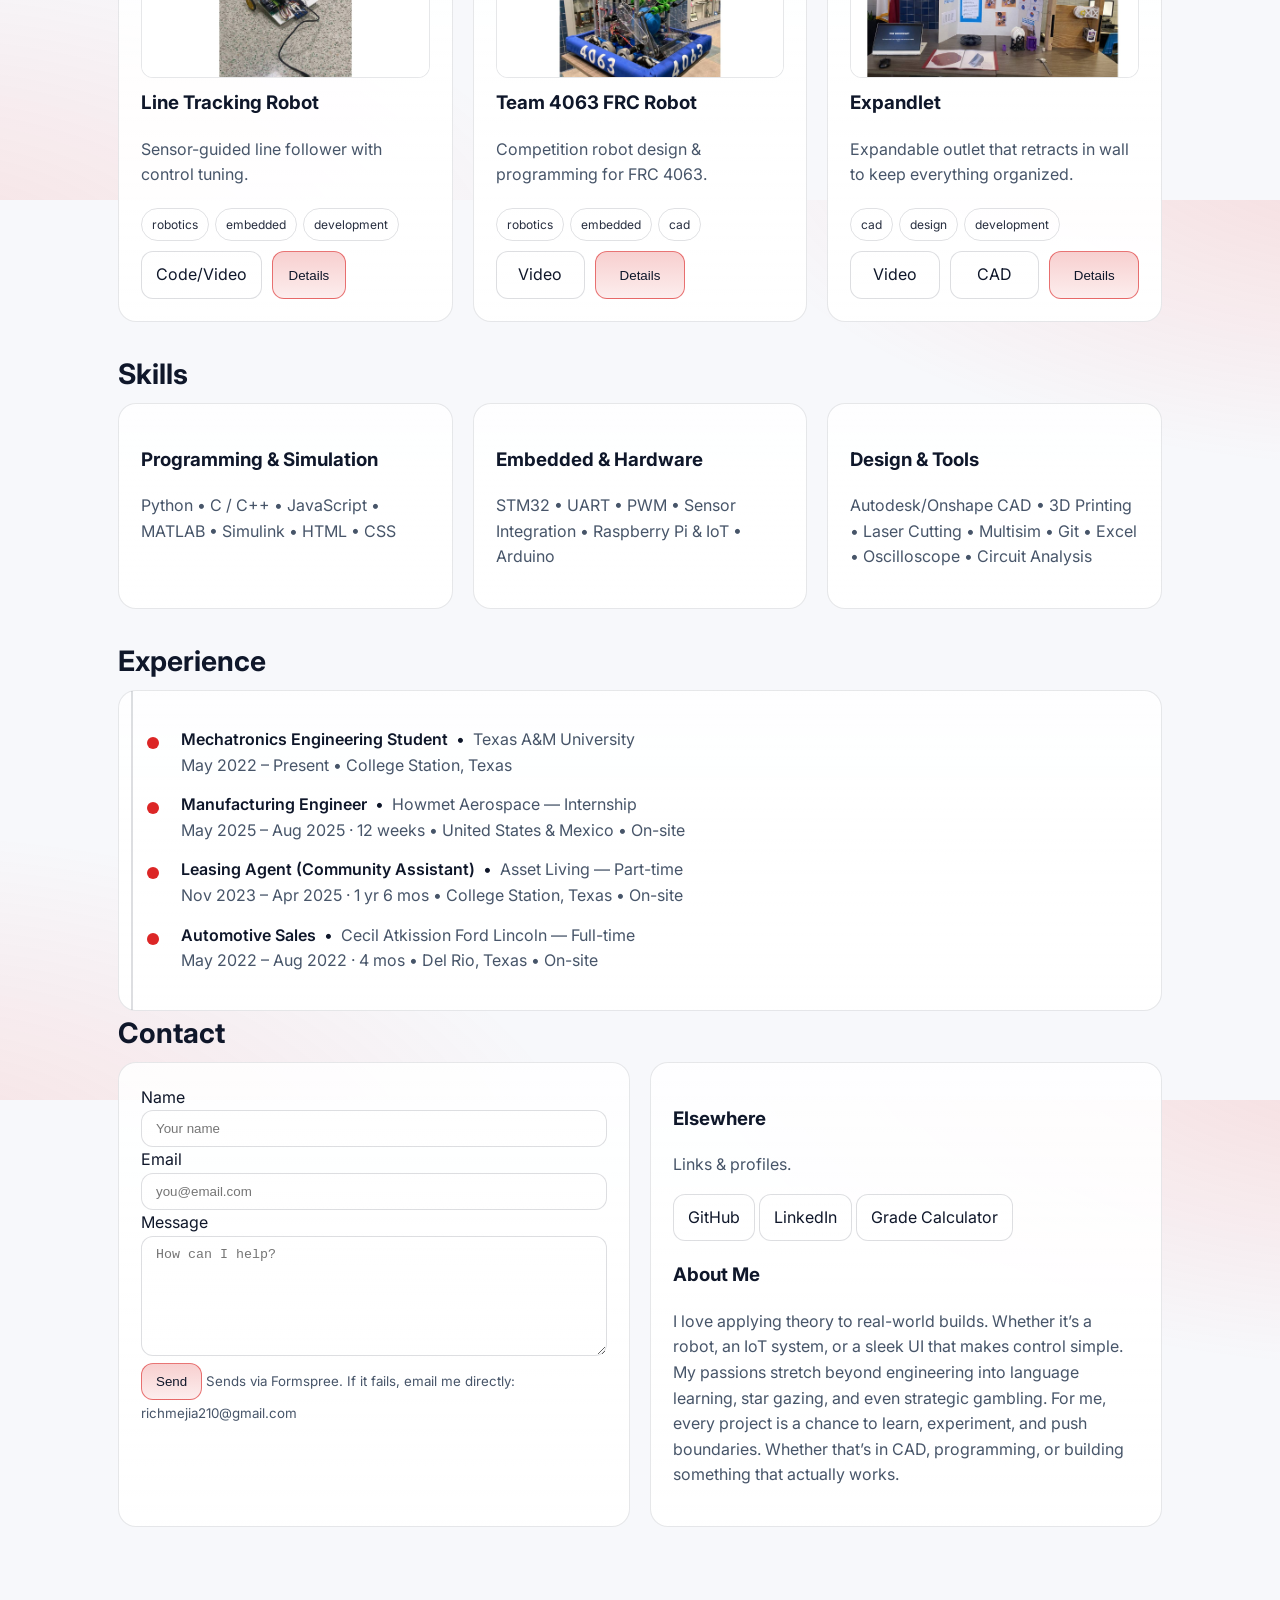
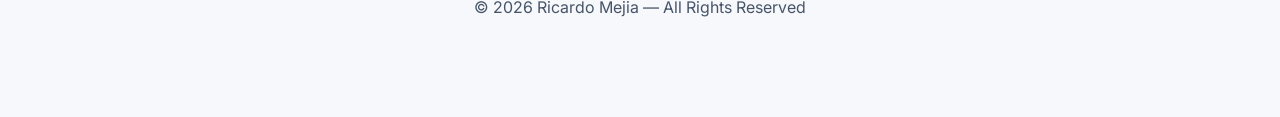
==== commit b8939966: "Incorporated grade calculator to elsewhere botton." ====
--- a/index.html
+++ b/index.html
@@ -176,6 +176,7 @@
           <div>
             <a class="btn" href="https://github.com/ricMejia1" target="_blank" rel="noreferrer">GitHub</a>
             <a class="btn" href="https://www.linkedin.com/in/ricardo-mejia-a64929251/" target="_blank" rel="noreferrer">LinkedIn</a>
+            <a class="btn" href="GradeCalculator.html">Grade Calculator</a>
           </div>
           <h3>About Me</h3>
           <p class="muted" style="margin:10px 0 16px">I love applying theory to real-world builds. Whether it’s a robot, an IoT system, or a sleek UI that makes control simple. My passions stretch beyond engineering into language learning, star gazing, and even strategic gambling. For me, every project is a chance to learn, experiment, and push boundaries. Whether that’s in CAD, programming, or building something that actually works.</p>
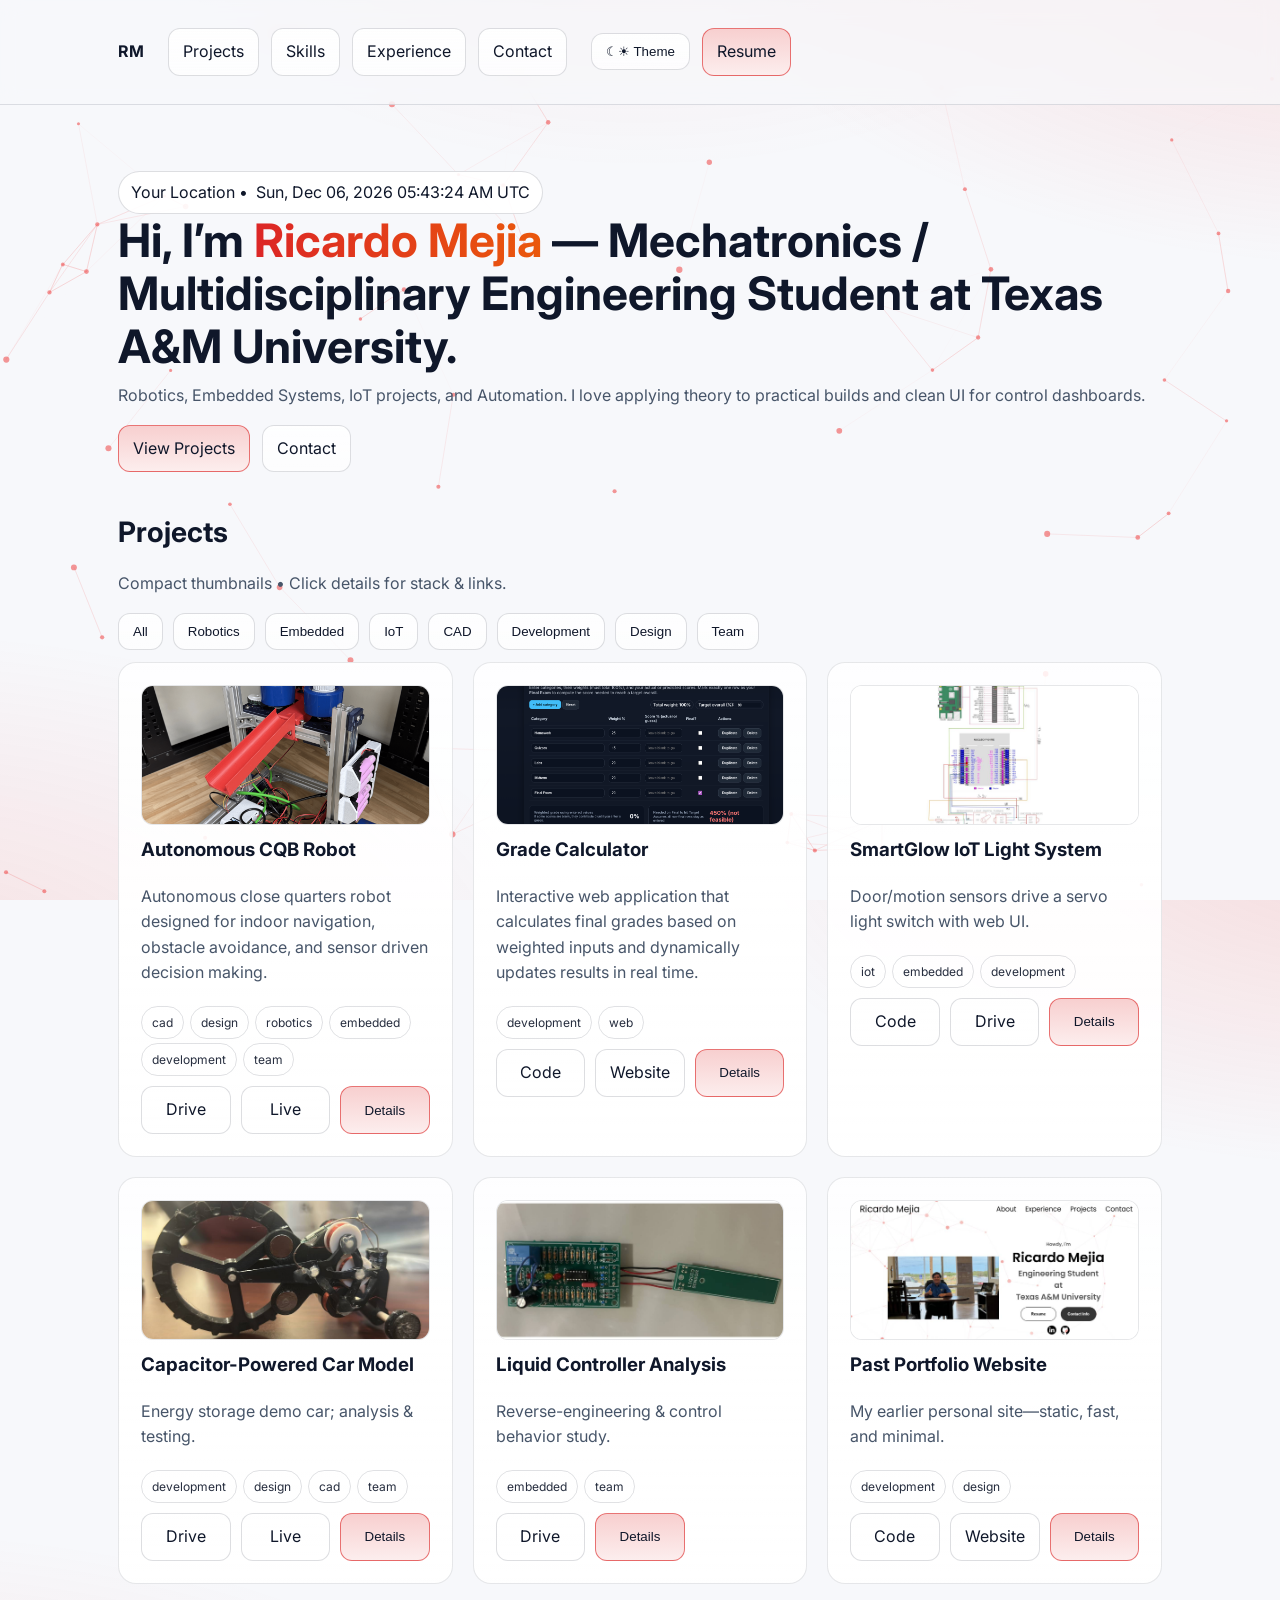
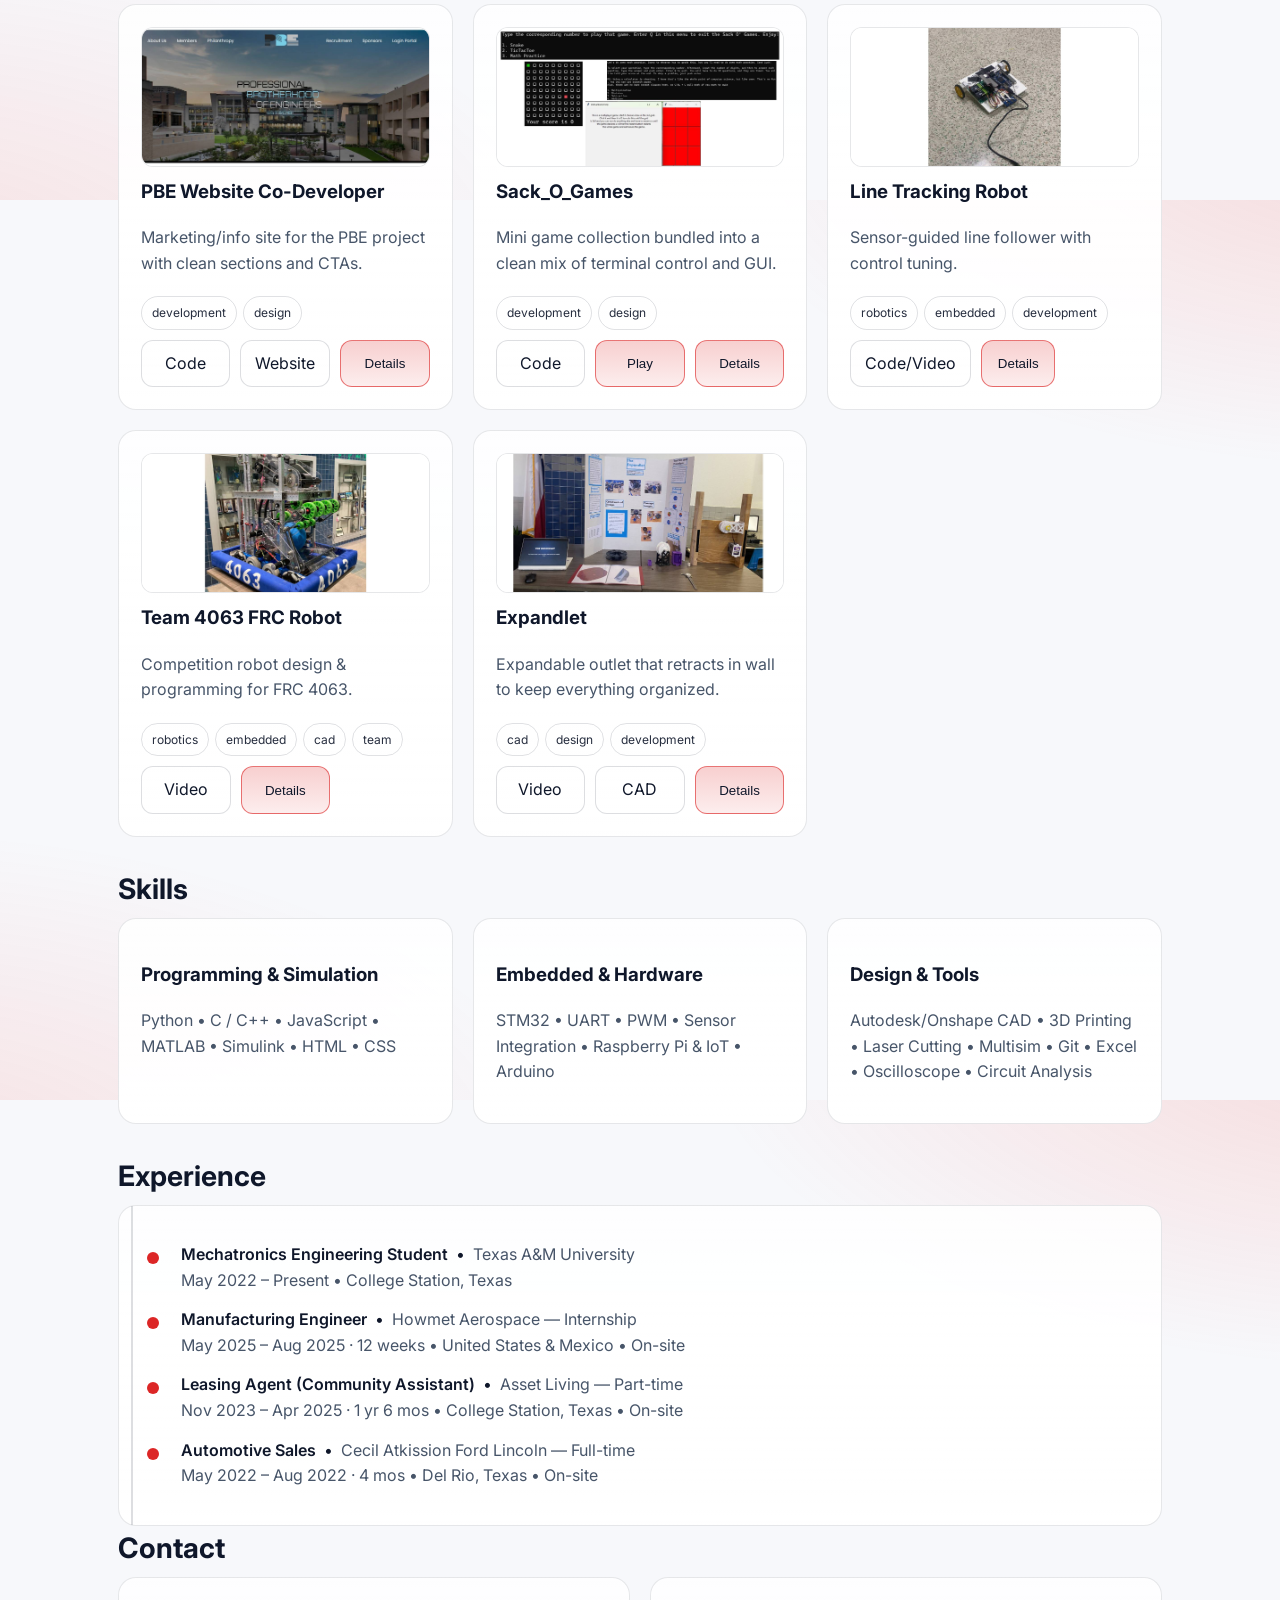
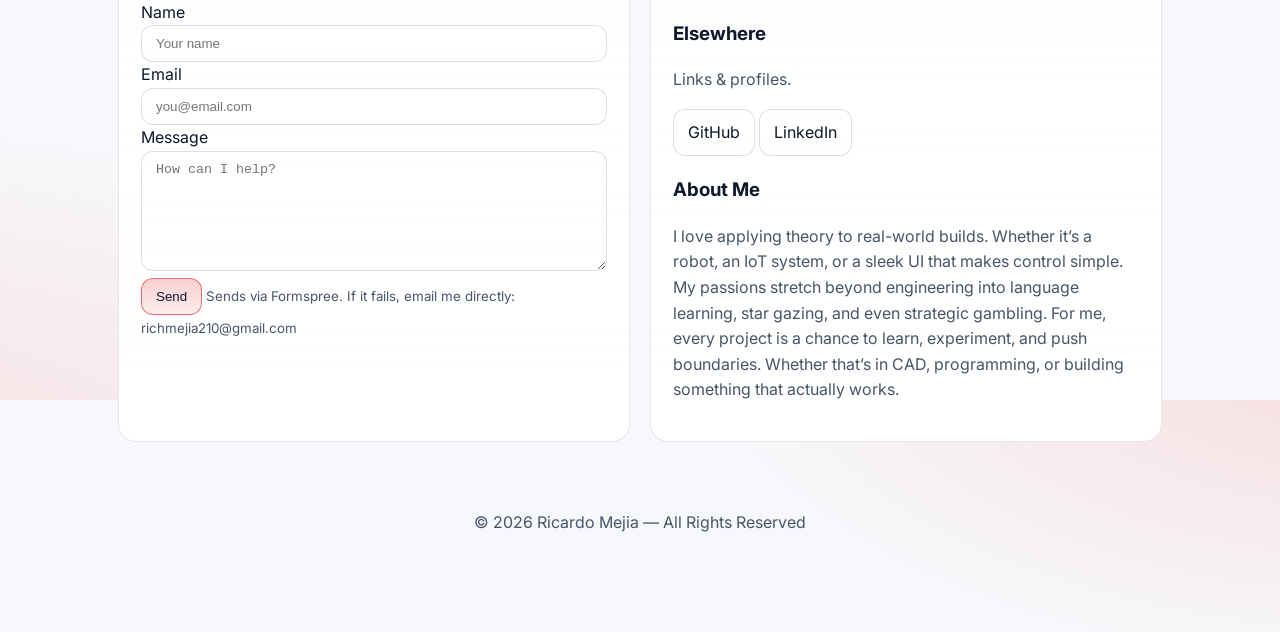
==== commit c2d86207: "Updated Projects" ====
--- a/index.html
+++ b/index.html
@@ -110,6 +110,7 @@
         <button class="btn" data-filter="cad">CAD</button>
         <button class="btn" data-filter="development">Development</button>
         <button class="btn" data-filter="design">Design</button>
+        <button class="btn" data-filter="team">Team</button>
       </div>
       <div id="projectGrid" class="grid cols-3"></div>
     </section>
@@ -176,7 +177,6 @@
           <div>
             <a class="btn" href="https://github.com/ricMejia1" target="_blank" rel="noreferrer">GitHub</a>
             <a class="btn" href="https://www.linkedin.com/in/ricardo-mejia-a64929251/" target="_blank" rel="noreferrer">LinkedIn</a>
-            <a class="btn" href="GradeCalculator.html">Grade Calculator</a>
           </div>
           <h3>About Me</h3>
           <p class="muted" style="margin:10px 0 16px">I love applying theory to real-world builds. Whether it’s a robot, an IoT system, or a sleek UI that makes control simple. My passions stretch beyond engineering into language learning, star gazing, and even strategic gambling. For me, every project is a chance to learn, experiment, and push boundaries. Whether that’s in CAD, programming, or building something that actually works.</p>
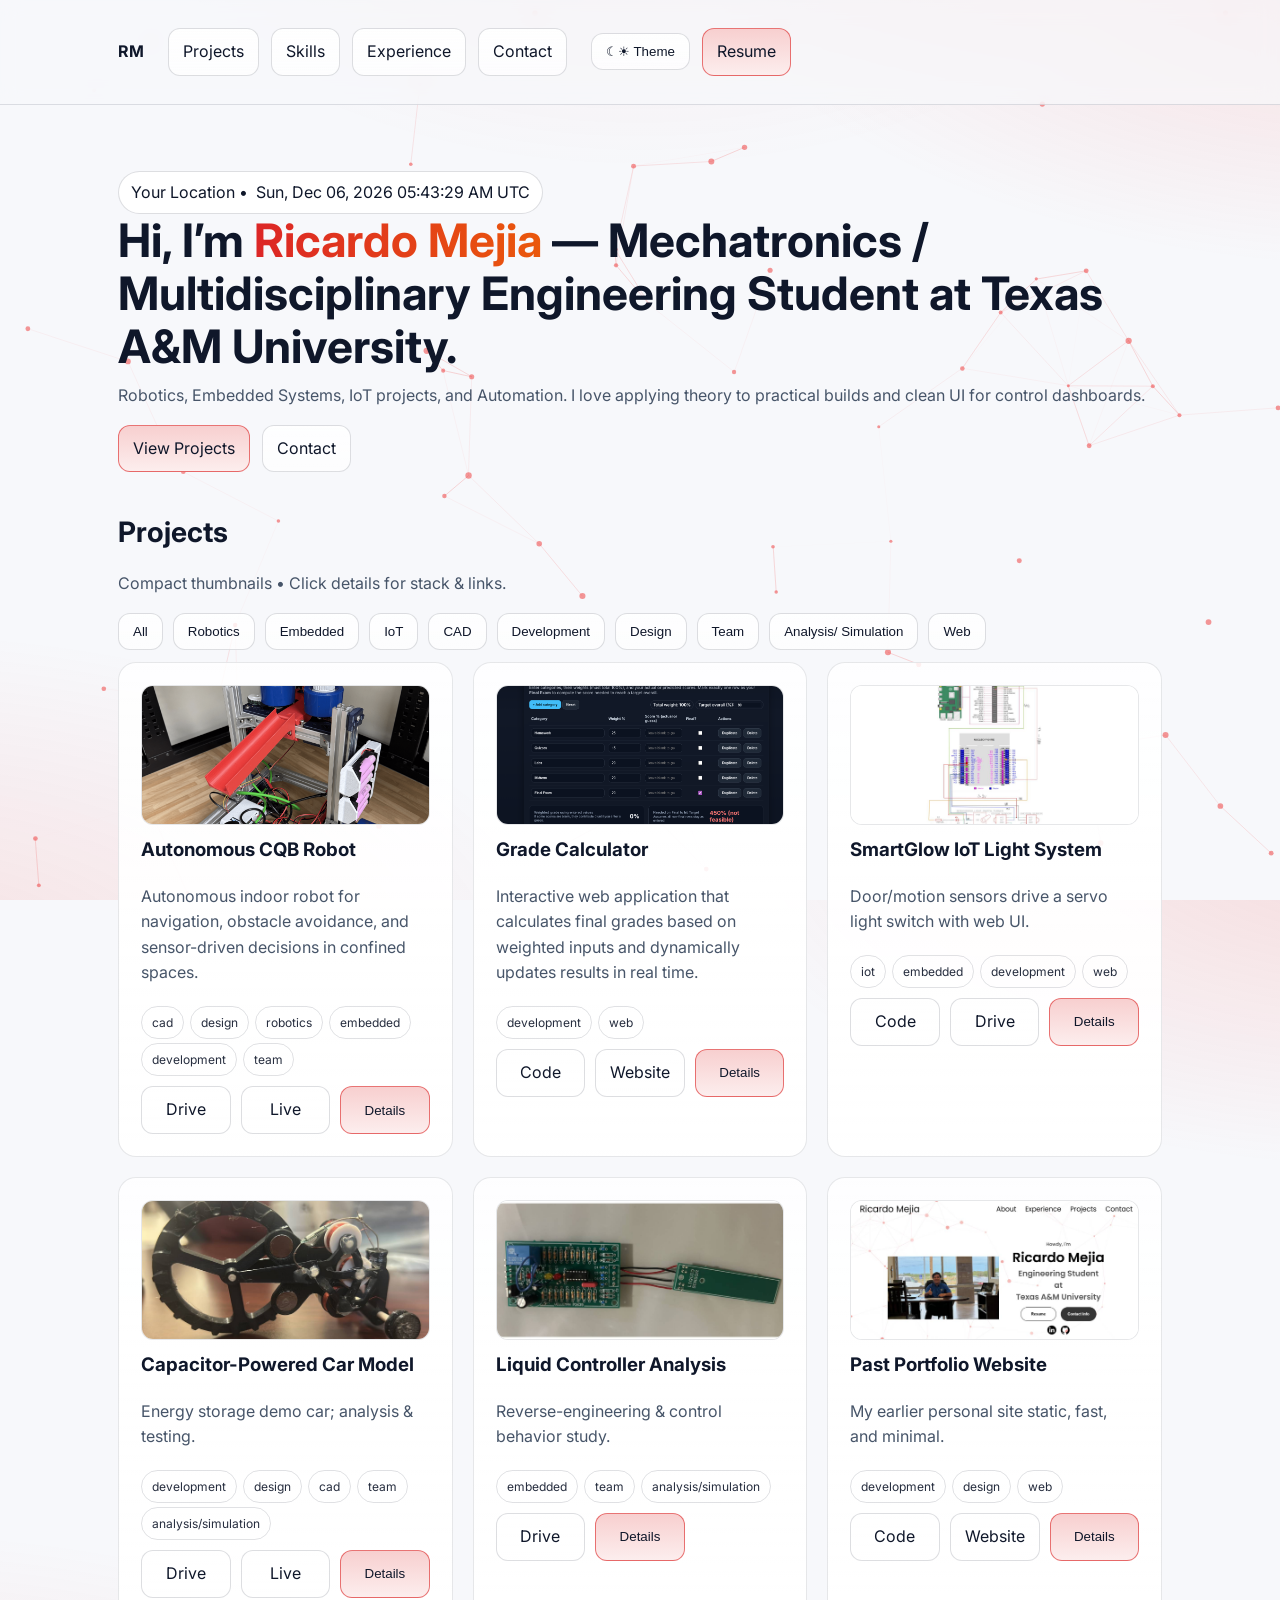
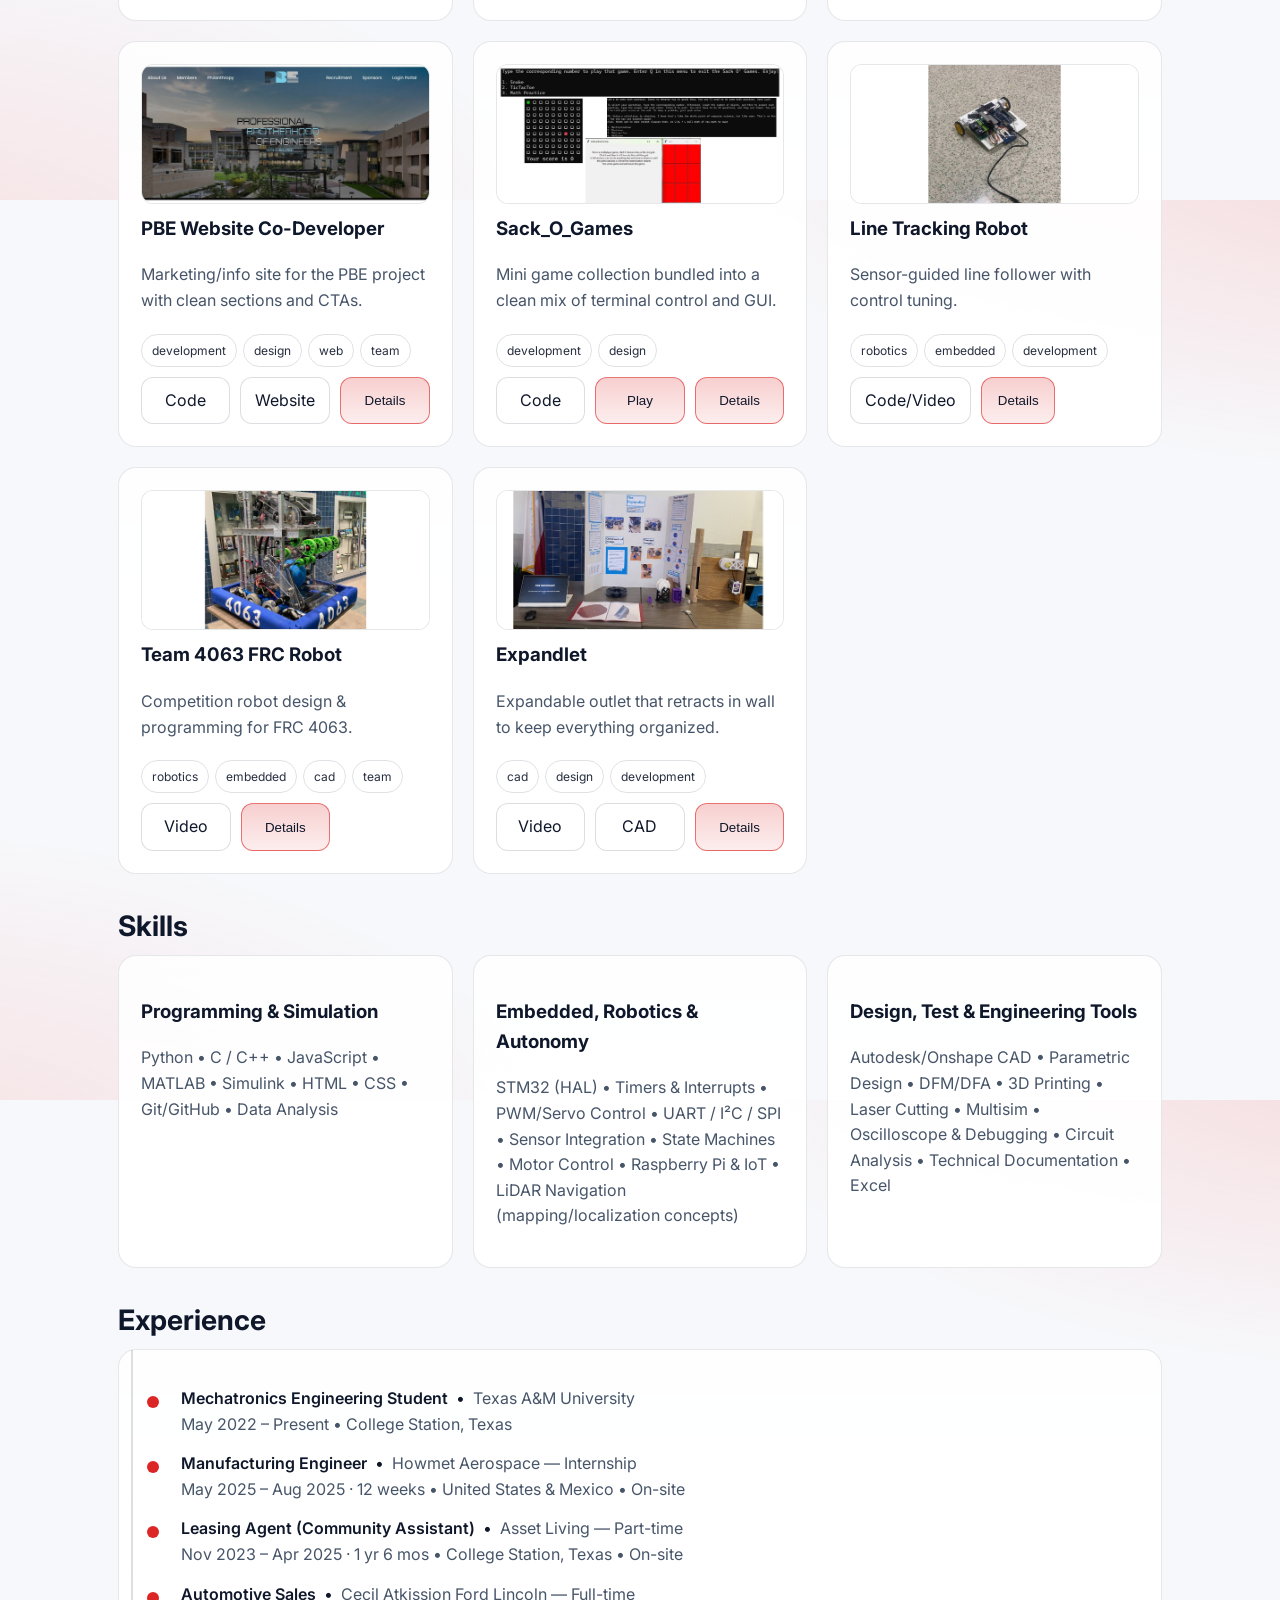
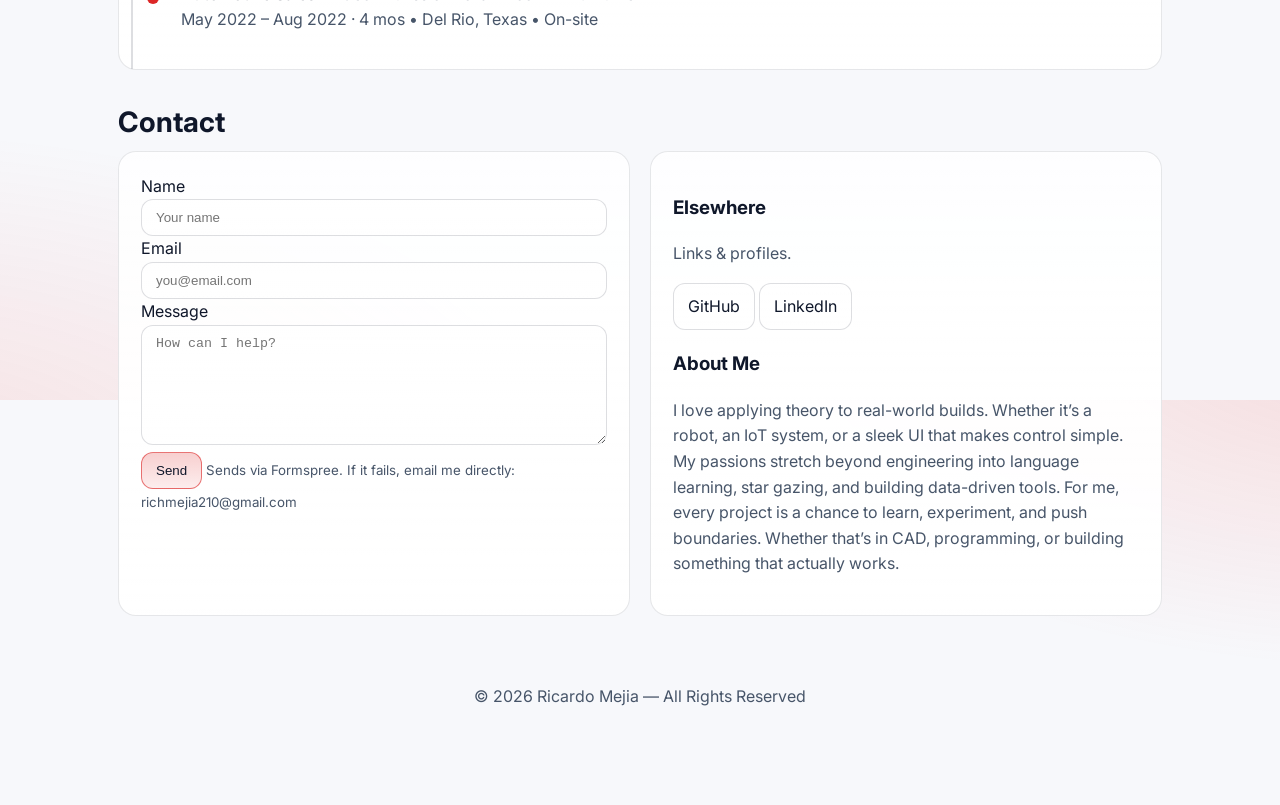
==== commit 4b0707a0: "Updated Skills" ====
--- a/index.html
+++ b/index.html
@@ -111,6 +111,8 @@
         <button class="btn" data-filter="development">Development</button>
         <button class="btn" data-filter="design">Design</button>
         <button class="btn" data-filter="team">Team</button>
+        <button class="btn" data-filter="analysis/simulation">Analysis/ Simulation</button>
+        <button class="btn" data-filter="web">Web</button>
       </div>
       <div id="projectGrid" class="grid cols-3"></div>
     </section>
@@ -119,11 +121,31 @@
     <section id="skills" style="margin-top:30px">
       <h2>Skills</h2>
       <div class="grid cols-3">
-        <div class="card"><h3>Programming & Simulation</h3><p class="muted">Python • C / C++ • JavaScript • MATLAB • Simulink • HTML • CSS</p></div>
-        <div class="card"><h3>Embedded & Hardware</h3><p class="muted">STM32 • UART • PWM • Sensor Integration • Raspberry Pi & IoT • Arduino</p></div>
-        <div class="card"><h3>Design & Tools</h3><p class="muted">Autodesk/Onshape CAD • 3D Printing • Laser Cutting • Multisim • Git • Excel • Oscilloscope • Circuit Analysis</p></div>
-      </div>
-    </section>
+        <div class="card">
+          <h3>Programming & Simulation</h3>
+          <p class="muted">
+            Python • C / C++ • JavaScript • MATLAB • Simulink • HTML • CSS • Git/GitHub • Data Analysis
+          </p>
+        </div>
+
+        <div class="card">
+          <h3>Embedded, Robotics & Autonomy</h3>
+          <p class="muted">
+            STM32 (HAL) • Timers & Interrupts • PWM/Servo Control • UART / I²C / SPI • Sensor Integration •
+            State Machines • Motor Control • Raspberry Pi & IoT • LiDAR Navigation (mapping/localization concepts)
+          </p>
+        </div>
+
+        <div class="card">
+          <h3>Design, Test & Engineering Tools</h3>
+          <p class="muted">
+            Autodesk/Onshape CAD • Parametric Design • DFM/DFA • 3D Printing • Laser Cutting • Multisim •
+            Oscilloscope & Debugging • Circuit Analysis • Technical Documentation • Excel
+          </p>
+        </div>
+      </div>
+    </section>
+
 
     <!-- Experience -->
     <section id="experience" style="margin-top:30px">
@@ -137,7 +159,7 @@
     </section>
 
     <!-- Contact -->
-    <section id="contact" class="desktop-only" style="margin-top:30px">
+    <section id="contact" style="margin-top:30px">
       <h2>Contact</h2>
       <div class="grid cols-2">
         <!-- IMPORTANT: action + method enable no-JS fallback -->
@@ -179,7 +201,7 @@
             <a class="btn" href="https://www.linkedin.com/in/ricardo-mejia-a64929251/" target="_blank" rel="noreferrer">LinkedIn</a>
           </div>
           <h3>About Me</h3>
-          <p class="muted" style="margin:10px 0 16px">I love applying theory to real-world builds. Whether it’s a robot, an IoT system, or a sleek UI that makes control simple. My passions stretch beyond engineering into language learning, star gazing, and even strategic gambling. For me, every project is a chance to learn, experiment, and push boundaries. Whether that’s in CAD, programming, or building something that actually works.</p>
+          <p class="muted" style="margin:10px 0 16px">I love applying theory to real-world builds. Whether it’s a robot, an IoT system, or a sleek UI that makes control simple. My passions stretch beyond engineering into language learning, star gazing, and building data-driven tools. For me, every project is a chance to learn, experiment, and push boundaries. Whether that’s in CAD, programming, or building something that actually works.</p>
         </div>
       </div>
     </section>
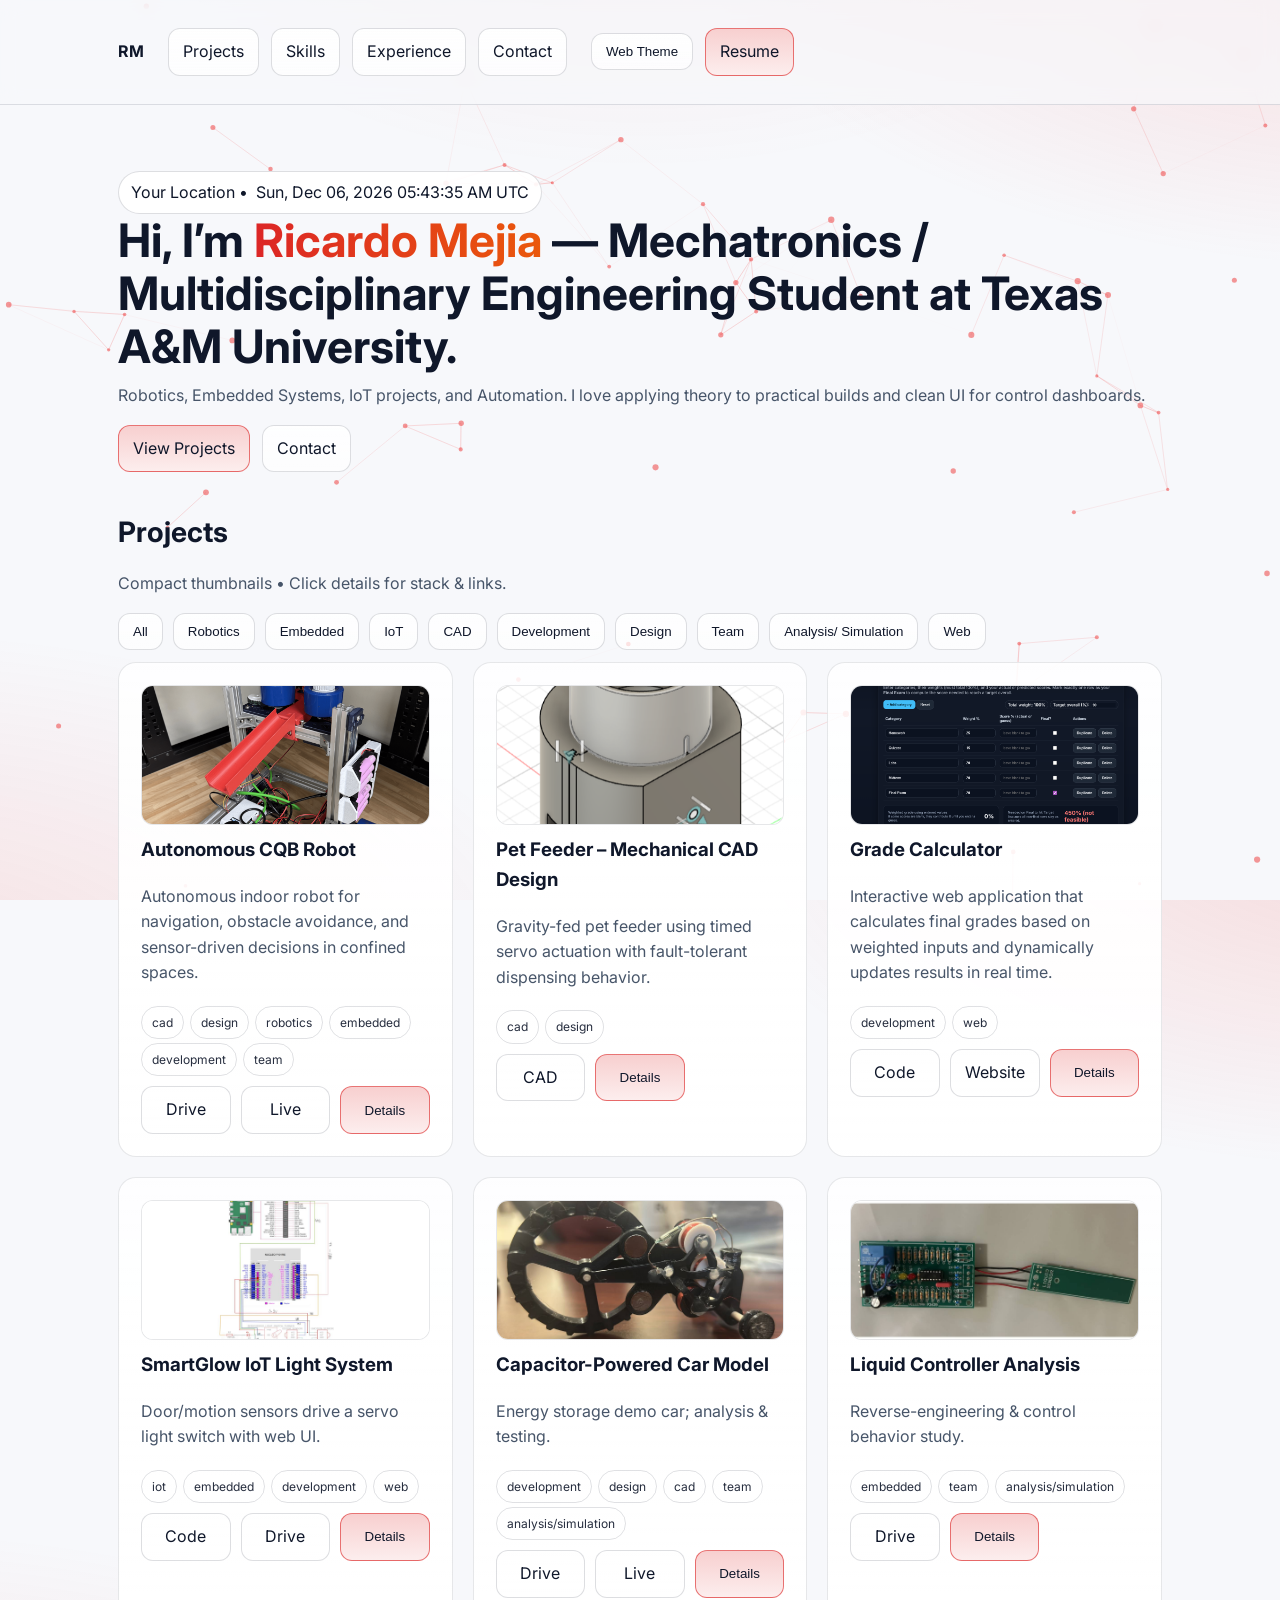
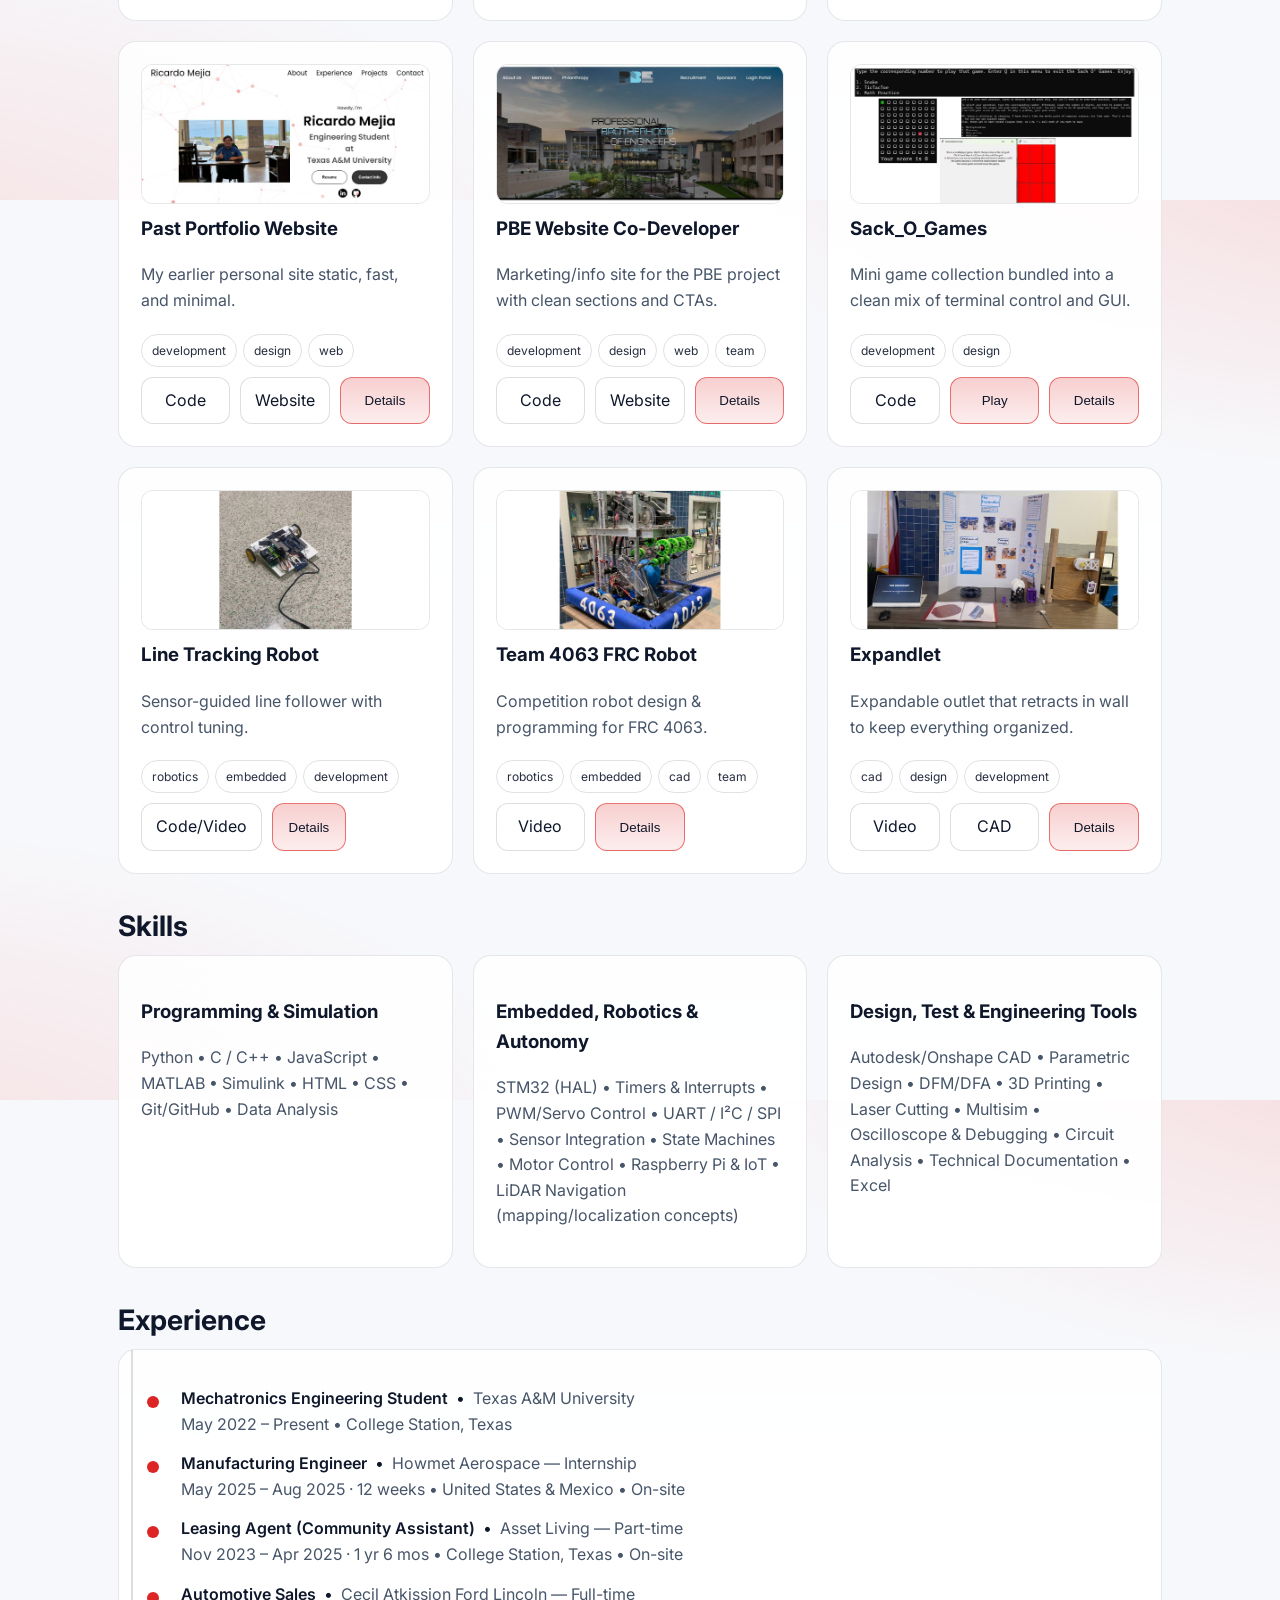
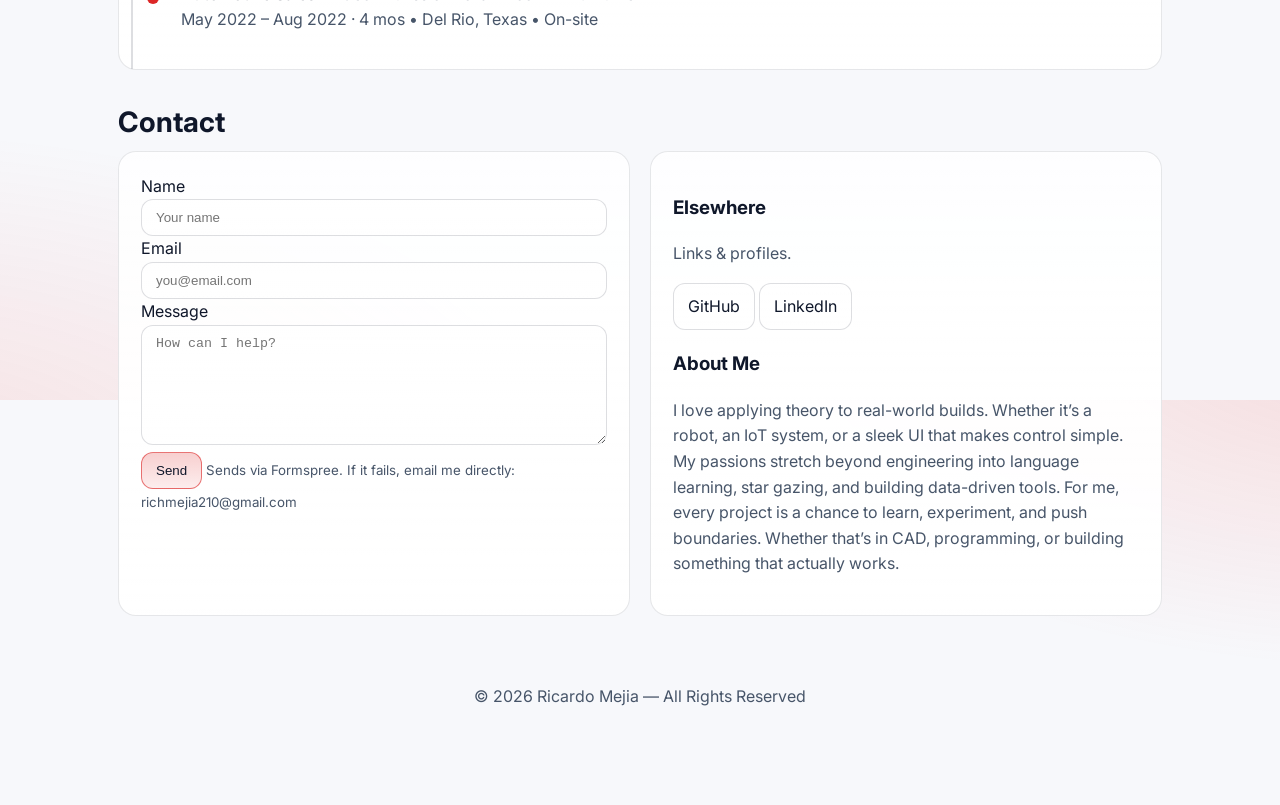
==== commit 50d15ce4: "WebDemo incorporation host" ====
--- a/index.html
+++ b/index.html
@@ -31,7 +31,7 @@
         <a class="btn" href="#experience">Experience</a>
         <a class="btn" href="#contact">Contact</a>
         <span class="spacer"></span>
-        <button class="btn" id="themeToggle">☾☀︎ Theme</button>
+        <button class="btn" id="themeToggle">Web Theme</button>
         <a class="btn primary" href="./assets/RicardoMejiaResumePorfolio.pdf" target="_blank" rel="noopener">Resume</a>
       </nav>
 
@@ -55,7 +55,7 @@
     <a href="#experience" data-close>Experience</a>
     <!-- <a href="#contact" data-close>Contact</a> --> <!-- This will be commented out if I proceed with a different screen for contact -->
     <a href="./assets/RicardoMejiaResumePorfolio.pdf" target="_blank" rel="noopener" data-close>Resume</a>
-    <button type="button" class="menu-theme-btn" id="themeToggleMobile">☾☀︎ Theme</button>
+    <button type="button" class="menu-theme-btn" id="themeToggleMobile">Web Theme</button>
   </nav>
 </aside>
 
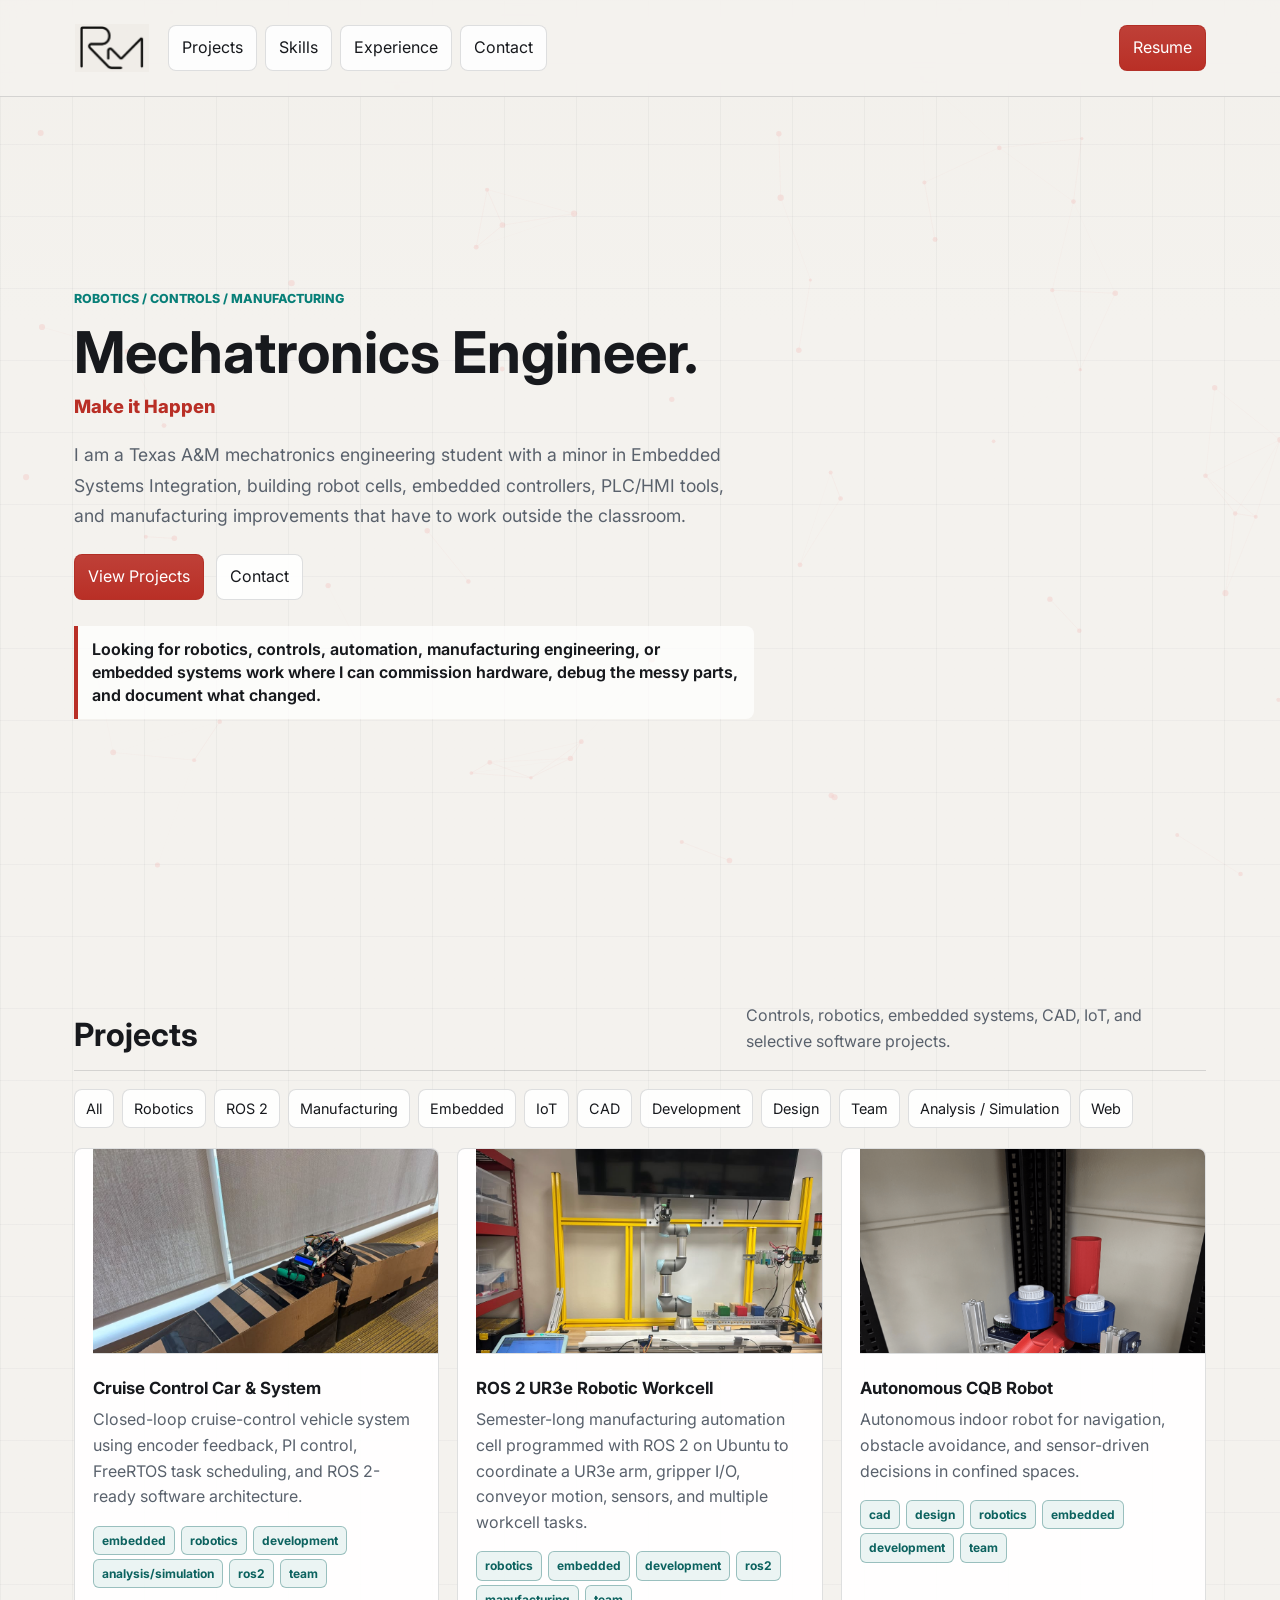
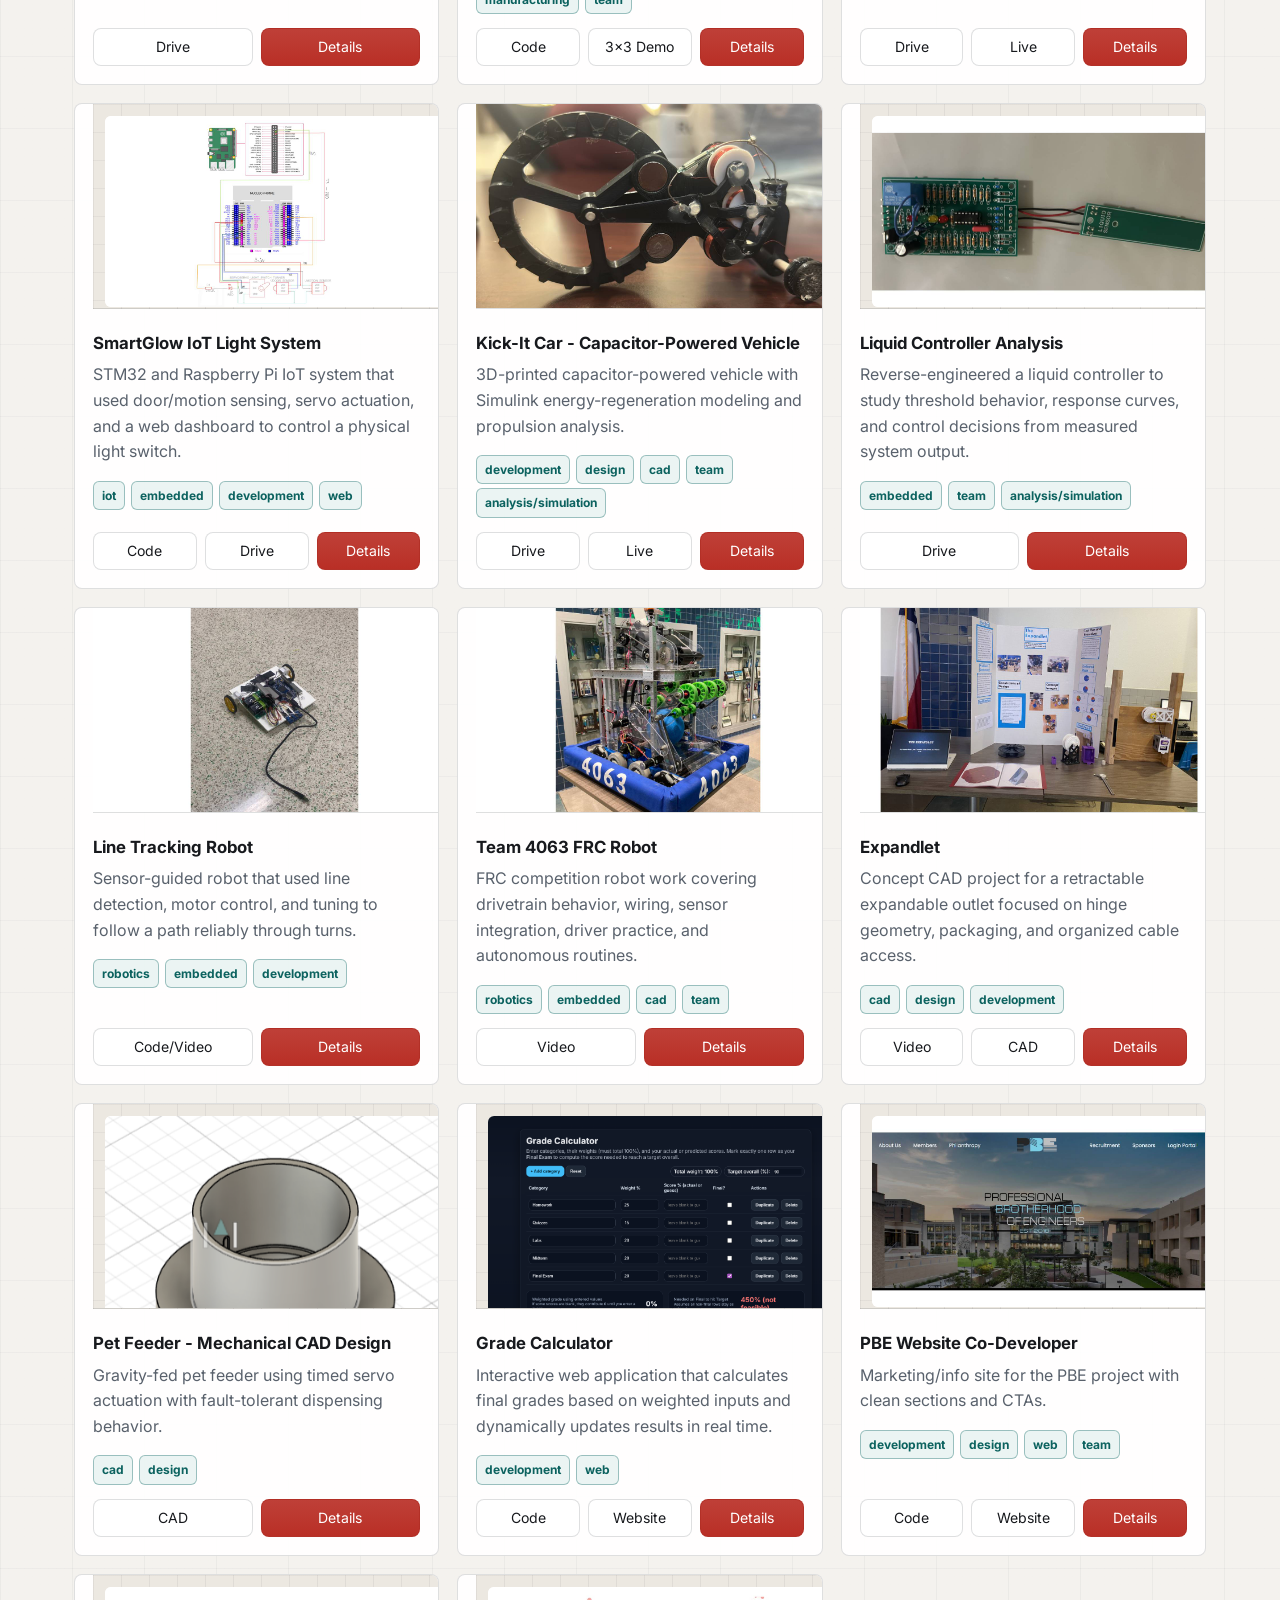
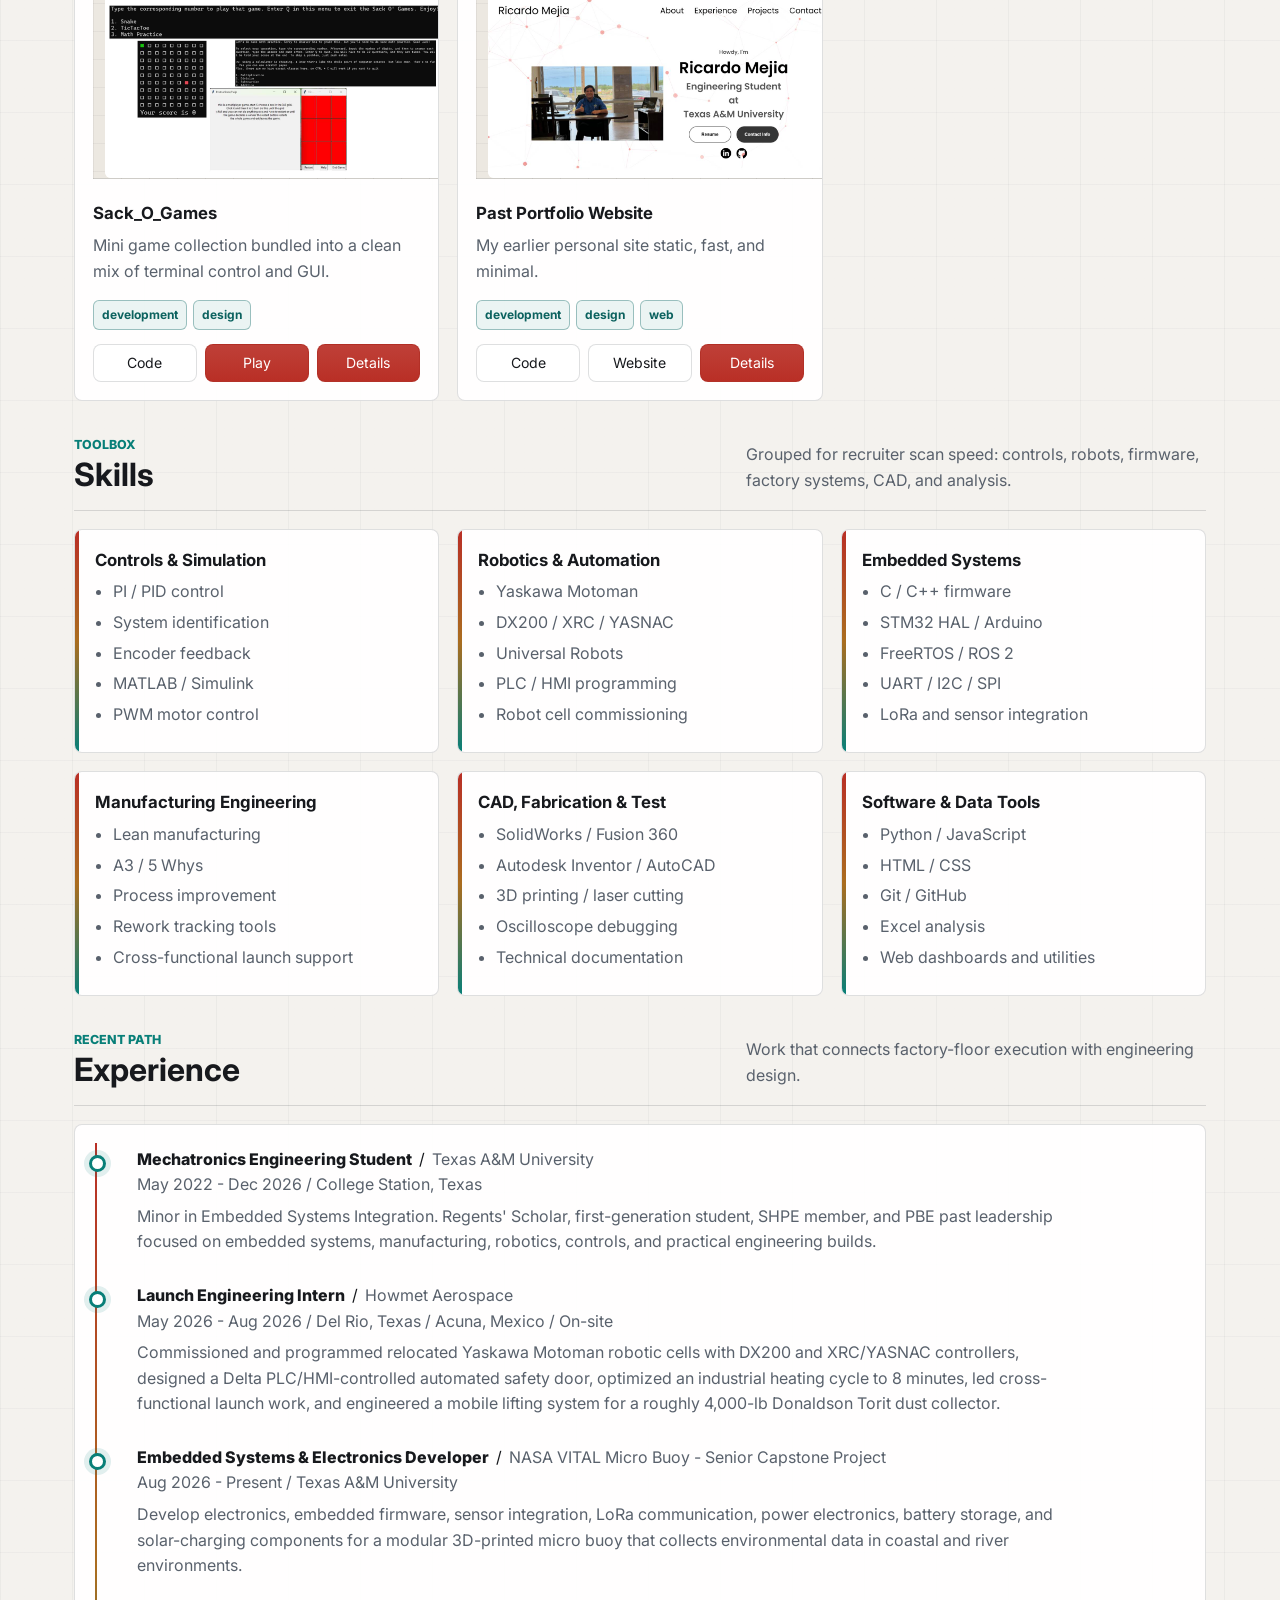
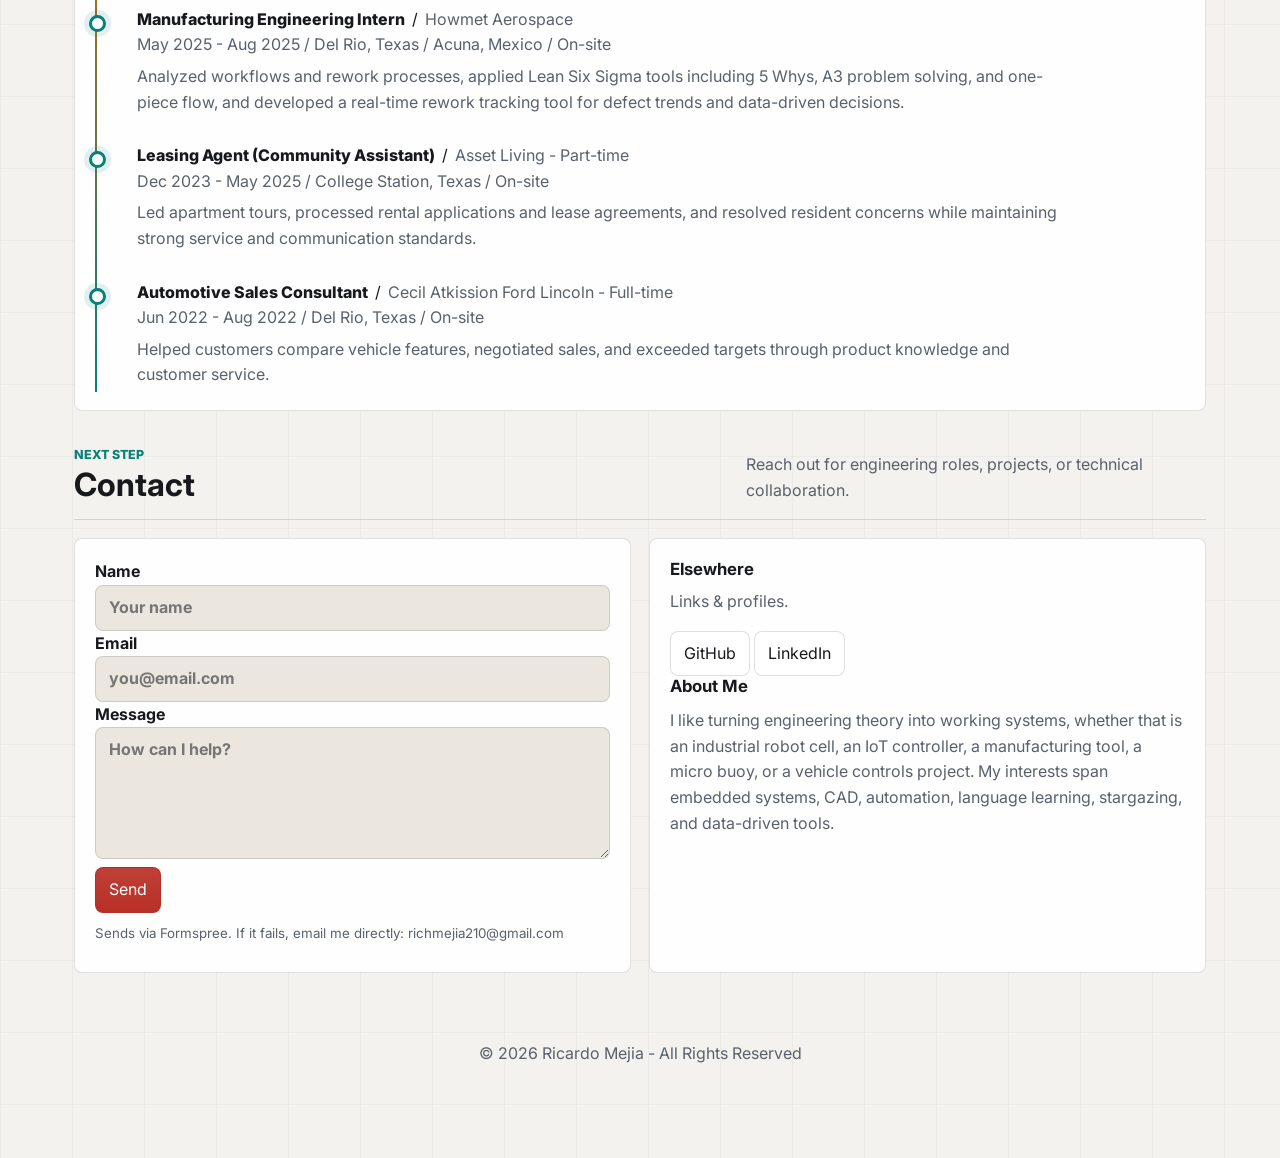
==== commit 6127df2c: "Update portfolio content and design" ====
--- a/index.html
+++ b/index.html
@@ -1,14 +1,14 @@
-<!DOCTYPE html>
+﻿<!DOCTYPE html>
 <html lang="en">
 <head>
   <meta charset="utf-8" />
   <meta name="viewport" content="width=device-width, initial-scale=1" />
-  <title>Ricardo Mejia — Portfolio</title>
-  <meta name="description" content="Portfolio of Ricardo Mejia — Texas A&M mechatronics/manufacturing engineering student. Projects, skills, experience, and contact." />
+  <title>Ricardo Mejia - Portfolio</title>
+  <meta name="description" content="Portfolio of Ricardo Mejia - Texas A&M mechatronics engineering student with a minor in Embedded Systems Integration, focused on robotics, controls, embedded systems, and manufacturing automation." />
   <link href="https://fonts.googleapis.com/css2?family=Inter:wght@300..900&display=swap" rel="stylesheet">
 
   <!-- Styles -->
-  <link rel="stylesheet" href="styles.css" />
+  <link rel="stylesheet" href="styles.css?v=20260812i" />
 
   <!-- Tab image -->
   <link rel="icon" type="image/png" sizes="32x32" href="./assets/tab_image.png">
@@ -22,21 +22,22 @@
 
   <header>
     <div class="container topbar">
-      <strong class="brand">RM</strong>
+      <a class="brand" href="#" aria-label="Ricardo Mejia home">
+        <img src="./assets/rm-logo-mark.png" alt="Ricardo Mejia logo">
+      </a>
 
       <!-- Desktop links -->
       <nav class="links" aria-label="Primary">
         <a class="btn" href="#projects">Projects</a>
         <a class="btn" href="#skills">Skills</a>
-        <a class="btn" href="#experience">Experience</a>
-        <a class="btn" href="#contact">Contact</a>
-        <span class="spacer"></span>
-        <button class="btn" id="themeToggle">Web Theme</button>
-        <a class="btn primary" href="./assets/RicardoMejiaResumePorfolio.pdf" target="_blank" rel="noopener">Resume</a>
+        <a class="btn" href="#experience">Experience</a>
+        <a class="btn" href="#contact">Contact</a>
+        <span class="spacer"></span>
+        <a class="btn primary" href="./assets/RicardoMejiaResume2026.pdf" target="_blank" rel="noopener">Resume</a>
       </nav>
 
       <!-- Mobile hamburger -->
-      <button class="menu-toggle" id="menuOpen" aria-label="Open menu" aria-controls="menuPanel" aria-expanded="false">☰</button>
+      <button class="menu-toggle" id="menuOpen" aria-label="Open menu" aria-controls="menuPanel" aria-expanded="false">&#9776;</button>
     </div>
   </header>
 
@@ -45,122 +46,190 @@
 <aside class="menu-panel" id="menuPanel" aria-hidden="true">
   <div class="menu-header">
     <strong>Menu</strong>
-    <button class="menu-close" id="menuClose" aria-label="Close menu">✕</button>
+    <button class="menu-close" id="menuClose" aria-label="Close menu">&times;</button>
   </div>
 
-  <!-- Everything as one list (Contact → Resume → Theme) -->
-  <nav class="menu-list" aria-label="Mobile">
-    <a href="#projects" data-close>Projects</a>
-    <a href="#skills" data-close>Skills</a>
-    <a href="#experience" data-close>Experience</a>
-    <!-- <a href="#contact" data-close>Contact</a> --> <!-- This will be commented out if I proceed with a different screen for contact -->
-    <a href="./assets/RicardoMejiaResumePorfolio.pdf" target="_blank" rel="noopener" data-close>Resume</a>
-    <button type="button" class="menu-theme-btn" id="themeToggleMobile">Web Theme</button>
-  </nav>
-</aside>
+  <!-- Mobile navigation -->
+  <nav class="menu-list" aria-label="Mobile">
+    <a href="#projects" data-close>Projects</a>
+    <a href="#skills" data-close>Skills</a>
+    <a href="#experience" data-close>Experience</a>
+    <a href="#contact" data-close>Contact</a>
+    <a href="./assets/RicardoMejiaResume2026.pdf" target="_blank" rel="noopener" data-close>Resume</a>
+  </nav>
+</aside>
 
   <main class="container">
     <!-- Hero -->
-    <section class="hero" aria-label="Intro">
-      <div>
-        <div class="badge">Your Location • <span class="mono" id="statusClock"></span></div>
-        <h1>Hi, I’m <span class="grad">Ricardo Mejia</span> — Mechatronics / Multidisciplinary Engineering Student at Texas A&M University.</h1>
-        <p class="muted" style="margin:10px 0 16px">Robotics, Embedded Systems, IoT projects, and Automation. I love applying theory to practical builds and clean UI for control dashboards.</p>
-        <div style="display:flex;gap:12px;flex-wrap:wrap" class="no-print">
-          <a class="btn primary" href="#projects">View Projects</a>
-          <a class="btn" id="contactLink" href="#contact">Contact</a>
+    <section class="hero" aria-label="Intro">
+      <div class="hero-copy">
+        <div class="eyebrow">Robotics / Controls / Manufacturing</div>
+        <h1>Mechatronics Engineer.</h1>
+        <p class="motto">Make it Happen</p>
+        <p class="lead">I am a Texas A&M mechatronics engineering student with a minor in Embedded Systems Integration, building robot cells, embedded controllers, PLC/HMI tools, and manufacturing improvements that have to work outside the classroom.</p>
+        <div class="hero-actions no-print">
+          <a class="btn primary" href="#projects">View Projects</a>
+          <a class="btn" id="contactLink" href="#contact">Contact</a>
         </div>
-      </div>
-      
-      <!-- commented out snapshots and modified styles .hero section -->
-<!--
-      <div class="card">
-        <h3>Snapshot</h3>
-        <div class="grid cols-2">
-          <div>
-            <div class="muted">Focus</div>
-            <div class="tag">Embedded (STM32)</div>
-            <div class="tag">Raspberry Pi & IoT</div>
-            <div class="tag">CAD & Prototyping</div>
-          </div>
-          <div>
-            <div class="muted">Languages/Tools</div>
-            <div class="tag">Python</div>
-            <div class="tag">C / C++</div>
-            <div class="tag">JavaScript</div>
-            <div class="tag">MATLAB</div>
-            <div class="tag">English</div>
-            <div class="tag">Spanish</div>
-          </div>
-        </div>
-        <p style="margin-top:10px" class="muted">Keyboard: <span class="kbd">G</span> or <span class="kbd">/</span> quick-nav • <span class="kbd">T</span> theme • <span class="kbd">?</span> help</p>
-      </div>
--->
-    </section>
+        <p class="role-target">Looking for robotics, controls, automation, manufacturing engineering, or embedded systems work where I can commission hardware, debug the messy parts, and document what changed.</p>
+      </div>
+    </section>
 
     <!-- Projects -->
-    <section id="projects">
-      <h2>Projects</h2>
-      <p class="muted">Compact thumbnails • Click details for stack & links.</p>
-      <div class="no-print" style="display:flex;gap:10px;flex-wrap:wrap;margin:12px 0">
-        <button class="btn" data-filter="all">All</button>
-        <button class="btn" data-filter="robotics">Robotics</button>
-        <button class="btn" data-filter="embedded">Embedded</button>
+    <section id="projects">
+      <div class="section-head">
+        <div>
+          <h2>Projects</h2>
+        </div>
+        <p class="muted">Controls, robotics, embedded systems, CAD, IoT, and selective software projects.</p>
+      </div>
+      <div class="filter-bar no-print">
+        <button class="btn" data-filter="all">All</button>
+        <button class="btn" data-filter="robotics">Robotics</button>
+        <button class="btn" data-filter="ros2">ROS 2</button>
+        <button class="btn" data-filter="manufacturing">Manufacturing</button>
+        <button class="btn" data-filter="embedded">Embedded</button>
         <button class="btn" data-filter="iot">IoT</button>
         <button class="btn" data-filter="cad">CAD</button>
         <button class="btn" data-filter="development">Development</button>
         <button class="btn" data-filter="design">Design</button>
         <button class="btn" data-filter="team">Team</button>
-        <button class="btn" data-filter="analysis/simulation">Analysis/ Simulation</button>
+        <button class="btn" data-filter="analysis/simulation">Analysis / Simulation</button>
         <button class="btn" data-filter="web">Web</button>
       </div>
       <div id="projectGrid" class="grid cols-3"></div>
     </section>
 
-    <!-- Skills -->
-    <section id="skills" style="margin-top:30px">
-      <h2>Skills</h2>
-      <div class="grid cols-3">
-        <div class="card">
-          <h3>Programming & Simulation</h3>
-          <p class="muted">
-            Python • C / C++ • JavaScript • MATLAB • Simulink • HTML • CSS • Git/GitHub • Data Analysis
-          </p>
-        </div>
-
-        <div class="card">
-          <h3>Embedded, Robotics & Autonomy</h3>
-          <p class="muted">
-            STM32 (HAL) • Timers & Interrupts • PWM/Servo Control • UART / I²C / SPI • Sensor Integration •
-            State Machines • Motor Control • Raspberry Pi & IoT • LiDAR Navigation (mapping/localization concepts)
-          </p>
-        </div>
-
-        <div class="card">
-          <h3>Design, Test & Engineering Tools</h3>
-          <p class="muted">
-            Autodesk/Onshape CAD • Parametric Design • DFM/DFA • 3D Printing • Laser Cutting • Multisim •
-            Oscilloscope & Debugging • Circuit Analysis • Technical Documentation • Excel
-          </p>
-        </div>
+    <!-- Skills -->
+    <section id="skills" style="margin-top:30px">
+      <div class="section-head">
+        <div>
+          <span class="section-kicker">Toolbox</span>
+          <h2>Skills</h2>
+        </div>
+        <p class="muted">Grouped for recruiter scan speed: controls, robots, firmware, factory systems, CAD, and analysis.</p>
+      </div>
+      <div class="grid cols-3">
+        <div class="card skill-card">
+          <h3>Controls & Simulation</h3>
+          <ul class="skill-list">
+            <li>PI / PID control</li>
+            <li>System identification</li>
+            <li>Encoder feedback</li>
+            <li>MATLAB / Simulink</li>
+            <li>PWM motor control</li>
+          </ul>
+        </div>
+
+        <div class="card skill-card">
+          <h3>Robotics & Automation</h3>
+          <ul class="skill-list">
+            <li>Yaskawa Motoman</li>
+            <li>DX200 / XRC / YASNAC</li>
+            <li>Universal Robots</li>
+            <li>PLC / HMI programming</li>
+            <li>Robot cell commissioning</li>
+          </ul>
+        </div>
+
+        <div class="card skill-card">
+          <h3>Embedded Systems</h3>
+          <ul class="skill-list">
+            <li>C / C++ firmware</li>
+            <li>STM32 HAL / Arduino</li>
+            <li>FreeRTOS / ROS 2</li>
+            <li>UART / I2C / SPI</li>
+            <li>LoRa and sensor integration</li>
+          </ul>
+        </div>
+
+        <div class="card skill-card">
+          <h3>Manufacturing Engineering</h3>
+          <ul class="skill-list">
+            <li>Lean manufacturing</li>
+            <li>A3 / 5 Whys</li>
+            <li>Process improvement</li>
+            <li>Rework tracking tools</li>
+            <li>Cross-functional launch support</li>
+          </ul>
+        </div>
+
+        <div class="card skill-card">
+          <h3>CAD, Fabrication & Test</h3>
+          <ul class="skill-list">
+            <li>SolidWorks / Fusion 360</li>
+            <li>Autodesk Inventor / AutoCAD</li>
+            <li>3D printing / laser cutting</li>
+            <li>Oscilloscope debugging</li>
+            <li>Technical documentation</li>
+          </ul>
+        </div>
+
+        <div class="card skill-card">
+          <h3>Software & Data Tools</h3>
+          <ul class="skill-list">
+            <li>Python / JavaScript</li>
+            <li>HTML / CSS</li>
+            <li>Git / GitHub</li>
+            <li>Excel analysis</li>
+            <li>Web dashboards and utilities</li>
+          </ul>
+        </div>
+      </div>
+    </section>
+
+    <!-- Experience -->
+    <section id="experience" style="margin-top:30px">
+      <div class="section-head">
+        <div>
+          <span class="section-kicker">Recent path</span>
+          <h2>Experience</h2>
+        </div>
+        <p class="muted">Work that connects factory-floor execution with engineering design.</p>
+      </div>
+      <div class="card timeline">
+        <div class="tl-item">
+          <div class="tl-title"><span class="tl-role">Mechatronics Engineering Student</span> / <span class="tl-org">Texas A&M University</span></div>
+          <div class="muted">May 2022 - Dec 2026 / College Station, Texas</div>
+          <p class="tl-desc muted">Minor in Embedded Systems Integration. Regents' Scholar, first-generation student, SHPE member, and PBE past leadership focused on embedded systems, manufacturing, robotics, controls, and practical engineering builds.</p>
+        </div>
+        <div class="tl-item">
+          <div class="tl-title"><span class="tl-role">Launch Engineering Intern</span> / <span class="tl-org">Howmet Aerospace</span></div>
+          <div class="muted">May 2026 - Aug 2026 / Del Rio, Texas / Acuna, Mexico / On-site</div>
+          <p class="tl-desc muted">Commissioned and programmed relocated Yaskawa Motoman robotic cells with DX200 and XRC/YASNAC controllers, designed a Delta PLC/HMI-controlled automated safety door, optimized an industrial heating cycle to 8 minutes, led cross-functional launch work, and engineered a mobile lifting system for a roughly 4,000-lb Donaldson Torit dust collector.</p>
+        </div>
+        <div class="tl-item">
+          <div class="tl-title"><span class="tl-role">Embedded Systems & Electronics Developer</span> / <span class="tl-org">NASA VITAL Micro Buoy - Senior Capstone Project</span></div>
+          <div class="muted">Aug 2026 - Present / Texas A&M University</div>
+          <p class="tl-desc muted">Develop electronics, embedded firmware, sensor integration, LoRa communication, power electronics, battery storage, and solar-charging components for a modular 3D-printed micro buoy that collects environmental data in coastal and river environments.</p>
+        </div>
+        <div class="tl-item">
+          <div class="tl-title"><span class="tl-role">Manufacturing Engineering Intern</span> / <span class="tl-org">Howmet Aerospace</span></div>
+          <div class="muted">May 2025 - Aug 2025 / Del Rio, Texas / Acuna, Mexico / On-site</div>
+          <p class="tl-desc muted">Analyzed workflows and rework processes, applied Lean Six Sigma tools including 5 Whys, A3 problem solving, and one-piece flow, and developed a real-time rework tracking tool for defect trends and data-driven decisions.</p>
+        </div>
+        <div class="tl-item">
+          <div class="tl-title"><span class="tl-role">Leasing Agent (Community Assistant)</span> / <span class="tl-org">Asset Living - Part-time</span></div>
+          <div class="muted">Dec 2023 - May 2025 / College Station, Texas / On-site</div>
+          <p class="tl-desc muted">Led apartment tours, processed rental applications and lease agreements, and resolved resident concerns while maintaining strong service and communication standards.</p>
+        </div>
+        <div class="tl-item">
+          <div class="tl-title"><span class="tl-role">Automotive Sales Consultant</span> / <span class="tl-org">Cecil Atkission Ford Lincoln - Full-time</span></div>
+          <div class="muted">Jun 2022 - Aug 2022 / Del Rio, Texas / On-site</div>
+          <p class="tl-desc muted">Helped customers compare vehicle features, negotiated sales, and exceeded targets through product knowledge and customer service.</p>
+        </div>
       </div>
     </section>
 
-
-    <!-- Experience -->
-    <section id="experience" style="margin-top:30px">
-      <h2>Experience</h2>
-      <div class="card timeline">
-        <div class="tl-item"><div class="tl-title"><span class="tl-role">Mechatronics Engineering Student</span> • <span class="tl-org">Texas A&M University</span></div><div class="muted">May 2022 – Present • College Station, Texas</div></div>
-        <div class="tl-item"><div class="tl-title"><span class="tl-role">Manufacturing Engineer</span> • <span class="tl-org">Howmet Aerospace — Internship</span></div><div class="muted">May 2025 – Aug 2025 · 12 weeks • United States & Mexico • On-site</div></div>
-        <div class="tl-item"><div class="tl-title"><span class="tl-role">Leasing Agent (Community Assistant)</span> • <span class="tl-org">Asset Living — Part-time</span></div><div class="muted">Nov 2023 – Apr 2025 · 1 yr 6 mos • College Station, Texas • On-site</div></div>
-        <div class="tl-item"><div class="tl-title"><span class="tl-role">Automotive Sales</span> • <span class="tl-org">Cecil Atkission Ford Lincoln — Full-time</span></div><div class="muted">May 2022 – Aug 2022 · 4 mos • Del Rio, Texas • On-site</div></div>
-      </div>
-    </section>
-
     <!-- Contact -->
-    <section id="contact" style="margin-top:30px">
-      <h2>Contact</h2>
+    <section id="contact" style="margin-top:30px">
+      <div class="section-head">
+        <div>
+          <span class="section-kicker">Next step</span>
+          <h2>Contact</h2>
+        </div>
+        <p class="muted">Reach out for engineering roles, projects, or technical collaboration.</p>
+      </div>
       <div class="grid cols-2">
         <!-- IMPORTANT: action + method enable no-JS fallback -->
         <form class="card" id="contactForm"
@@ -201,26 +270,26 @@
             <a class="btn" href="https://www.linkedin.com/in/ricardo-mejia-a64929251/" target="_blank" rel="noreferrer">LinkedIn</a>
           </div>
           <h3>About Me</h3>
-          <p class="muted" style="margin:10px 0 16px">I love applying theory to real-world builds. Whether it’s a robot, an IoT system, or a sleek UI that makes control simple. My passions stretch beyond engineering into language learning, star gazing, and building data-driven tools. For me, every project is a chance to learn, experiment, and push boundaries. Whether that’s in CAD, programming, or building something that actually works.</p>
+          <p class="muted" style="margin:10px 0 16px">I like turning engineering theory into working systems, whether that is an industrial robot cell, an IoT controller, a manufacturing tool, a micro buoy, or a vehicle controls project. My interests span embedded systems, CAD, automation, language learning, stargazing, and data-driven tools.</p>
         </div>
       </div>
     </section>
 
 
     <footer>
-      <div class="container" style="text-align:center">© <span id="year"></span> Ricardo Mejia — All Rights Reserved</div>
+      <div class="container" style="text-align:center">&copy; <span id="year"></span> Ricardo Mejia - All Rights Reserved</div>
     </footer>
   </main>
 
   <!-- Project modal -->
   <dialog id="projectModal" aria-label="Project details">
-    <div class="modal-head"><strong id="modalTitle">Project</strong><button class="btn" id="modalClose" aria-label="Close">✕</button></div>
+    <div class="modal-head"><strong id="modalTitle">Project</strong><button class="btn" id="modalClose" aria-label="Close">&times;</button></div>
     <div class="modal-body" id="modalBody"></div>
   </dialog>
 
   <!-- Quick-Nav dialog -->
   <dialog id="quickNav" aria-label="Quick navigation">
-    <div class="modal-head"><strong>Go to…</strong><button class="btn" id="qclose">✕</button></div>
+    <div class="modal-head"><strong>Go to...</strong><button class="btn" id="qclose">&times;</button></div>
     <div class="modal-body">
       <input id="qsearch" class="btn" placeholder="Type: projects, skills, experience, contact" aria-label="Search sections" />
       <ul class="nav-list" id="qresults">
@@ -236,14 +305,13 @@
   <dialog id="helpModal" aria-label="Keyboard help">
     <div class="modal-head">
       <strong>Keyboard Shortcuts</strong>
-      <button class="btn" id="helpClose" aria-label="Close">✕</button>
+      <button class="btn" id="helpClose" aria-label="Close">&times;</button>
     </div>
     <div class="modal-body">
       <ul>
-        <li><span class="kbd">G</span> or <span class="kbd">/</span> — Open quick-nav</li>
-        <li><span class="kbd">T</span> — Toggle theme</li>
-        <li><span class="kbd">?</span> — Show this help</li>
-        <li><span class="kbd">Esc</span> — Close dialogs</li>
+        <li><span class="kbd">G</span> or <span class="kbd">/</span> - Open quick-nav</li>
+        <li><span class="kbd">?</span> - Show this help</li>
+        <li><span class="kbd">Esc</span> - Close dialogs</li>
       </ul>
     </div>
   </dialog>
@@ -252,10 +320,10 @@
   <dialog id="imgLightbox" aria-label="Image preview">
     <div style="display:flex;align-items:center;justify-content:space-between;padding:10px 14px;border-bottom:1px solid color-mix(in srgb,var(--text) 10%, transparent)">
       <strong id="lightCaption">Preview</strong>
-      <button class="btn" id="lightClose" aria-label="Close">✕</button>
+      <button class="btn" id="lightClose" aria-label="Close">&times;</button>
     </div>
     <div style="padding:12px 14px">
-      <img id="lightImg" alt="" style="max-width:92vw;max-height:82vh;border-radius:12px;display:block;margin:0 auto;box-shadow:0 20px 60px rgba(0,0,0,.35)">
+      <img id="lightImg" src="[data-uri]" alt="Project preview" style="max-width:92vw;max-height:82vh;border-radius:12px;display:block;margin:0 auto;box-shadow:0 20px 60px rgba(0,0,0,.35)">
     </div>
   </dialog>
 
@@ -263,17 +331,19 @@
   <script type="application/ld+json" id="jsonld"></script>
 
   <!-- Scripts: order matters (projects first, then app, then particles) -->
-  <script defer src="projects.js"></script>
-  <script defer src="games.js"></script>
-  <script defer src="app.js"></script>
+  <script defer src="projects.js?v=20260812g"></script>
+  <script defer src="games.js"></script>
+  <script defer src="app.js?v=20260812h"></script>
   <script defer src="particles.js"></script>
 
 
 
-  <!-- Arrow Button for Mobil to Return Top -->
+  <!-- Arrow button for mobile return top -->
   <button id="backToTop">
     <img src="assets/arrow.png" alt="Back to top">
   </button>
 
 </body>
 </html>
+
+
--- a/styles.css
+++ b/styles.css
@@ -1,307 +1,497 @@
-:root{ --bg:#0b0c0f; --card:#12141a; --muted:#98a2b3; --text:#e6eaf2; --brand:#ef4444; --brand-2:#f59e0b; }
-:root.light{ --bg:#f7f8fb; --card:#ffffff; --muted:#475569; --text:#0f172a; --brand:#dc2626; --brand-2:#ea580c; }
+:root{
+  --bg:#0e0f11;
+  --surface:#17191d;
+  --surface-2:#202329;
+  --line:rgba(233,238,246,.12);
+  --text:#f2f5f8;
+  --muted:#a9b2bd;
+  --brand:#d33f32;
+  --brand-2:#d99b3d;
+  --accent:#25b3a6;
+  --shadow:0 24px 70px rgba(0,0,0,.34);
+}
+:root.light{
+  --bg:#f4f2ee;
+  --surface:#ffffff;
+  --surface-2:#ebe7df;
+  --line:rgba(27,31,36,.14);
+  --text:#17191d;
+  --muted:#59616c;
+  --brand:#b92f26;
+  --brand-2:#aa6d1f;
+  --accent:#087f78;
+  --shadow:0 18px 48px rgba(31,36,45,.14);
+}
+
 *{ box-sizing:border-box }
-html,body{ height:100% }
+html{ scroll-behavior:smooth }
+html,body{ min-height:100% }
 body{
-  margin:0; font-family:Inter,system-ui,-apple-system,Segoe UI,Roboto,'Helvetica Neue',Arial,sans-serif;
-  background: var(--bg); color:var(--text); line-height:1.6; overflow-x:hidden;
-  background-image:
-    radial-gradient(1200px 600px at 110% -10%, rgba(239,68,68,.18), transparent 60%),
-    radial-gradient(1200px 600px at -10% 110%, rgba(239,68,68,.14), transparent 60%);
-}
-
-/* Particles canvas behind everything */
-#bg-net{ position:fixed; inset:0; z-index:-1; width:100%; height:100%;
-  background: radial-gradient(800px 500px at 50% -20%, rgba(239,68,68,.10), transparent 70%); }
-@media (prefers-reduced-motion: reduce){ #bg-net{ display:none; } }
+  margin:0;
+  font-family:Inter,system-ui,-apple-system,Segoe UI,Roboto,'Helvetica Neue',Arial,sans-serif;
+  color:var(--text);
+  line-height:1.6;
+  overflow-x:hidden;
+  background:
+    linear-gradient(90deg, color-mix(in srgb,var(--line) 28%, transparent) 1px, transparent 1px),
+    linear-gradient(180deg, color-mix(in srgb,var(--line) 22%, transparent) 1px, transparent 1px),
+    linear-gradient(180deg, color-mix(in srgb,var(--surface-2) 18%, var(--bg)), var(--bg) 320px);
+  background-size:72px 72px,72px 72px,100% 100%;
+  letter-spacing:0;
+}
+
+#bg-net{
+  position:fixed;
+  inset:0;
+  z-index:-1;
+  width:100%;
+  height:100%;
+  opacity:.18;
+  background:transparent;
+}
+@media (prefers-reduced-motion: reduce){ #bg-net{ display:none } }
 
 img{ max-width:100%; height:auto; display:block }
 a{ color:inherit; text-decoration:none }
-.container{ max-width:1100px; margin:0 auto; padding:28px }
-
-header{ position:sticky; top:0; backdrop-filter:saturate(120%) blur(10px);
-  background:color-mix(in srgb,var(--bg) 70%, transparent);
-  border-bottom:1px solid color-mix(in srgb,var(--text) 12%, transparent); z-index:30 }
-.topbar{ display:flex; align-items:center; gap:14px }
-.brand{ font-weight:700 }
-
-/* Buttons */
+button,input,textarea{ font:inherit }
+.container{ max-width:1180px; margin:0 auto; padding:24px }
+
+header{
+  position:sticky;
+  top:0;
+  z-index:30;
+  border-bottom:1px solid var(--line);
+  background:color-mix(in srgb,var(--bg) 88%, transparent);
+  backdrop-filter:saturate(130%) blur(14px);
+}
+.topbar{ display:flex; align-items:center; gap:18px; min-height:72px }
+.brand{
+  display:flex;
+  align-items:center;
+  width:76px;
+  height:48px;
+}
+.brand img{
+  display:block;
+  width:76px;
+  height:48px;
+  object-fit:contain;
+  mix-blend-mode:multiply;
+}
+
+nav.links{ display:flex; align-items:center; gap:8px; flex:1 }
+.spacer{ flex:1 }
+
 .btn{
-  display:inline-flex; align-items:center; gap:8px; padding:10px 14px; border-radius:12px;
-  border:1px solid color-mix(in srgb,var(--text) 14%, transparent);
-  background:linear-gradient(180deg, color-mix(in srgb,var(--card) 90%, transparent), color-mix(in srgb,var(--card) 70%, transparent));
-  cursor:pointer; transition:.2s ease; user-select:none;
-  color: var(--text); /* <-- make button label follow theme */ }
-.btn:hover{ transform:translateY(-1px); box-shadow:0 10px 30px rgba(0,0,0,.25) }
-.btn.primary{ border-color:color-mix(in srgb,var(--brand) 60%, transparent);
-  background:linear-gradient(180deg, color-mix(in srgb,var(--brand) 22%, var(--card)), color-mix(in srgb,var(--brand) 8%, var(--card))); }
-
-
-
-/* Desktop nav row */
-nav.links{ display:flex; align-items:center; gap:12px; margin-left:10px }
-.spacer{ flex:1 }
-
-/* Mobile: hide links; show hamburger */
-.menu-toggle{ display:none; border:none; background:transparent; font-size:26px; padding:8px; line-height:1; cursor:pointer }
-@media (max-width:860px){
-  nav.links{ display:none }
-  .menu-toggle{ display:block; margin-left:auto }
-}
-
-/* Slide-in menu (mobile) */
-.menu-backdrop{ position:fixed; inset:0; background:rgba(0,0,0,.35); backdrop-filter:blur(2px);
-  opacity:0; pointer-events:none; transition:.2s ease; z-index:60; }
-
+  display:inline-flex;
+  align-items:center;
+  justify-content:center;
+  min-height:42px;
+  gap:8px;
+  padding:9px 13px;
+  border-radius:8px;
+  border:1px solid var(--line);
+  background:color-mix(in srgb,var(--surface) 88%, transparent);
+  color:var(--text);
+  cursor:pointer;
+  transition:transform .18s ease, border-color .18s ease, background .18s ease, box-shadow .18s ease;
+  user-select:none;
+  white-space:normal;
+}
+.btn:hover{
+  transform:translateY(-1px);
+  border-color:color-mix(in srgb,var(--accent) 45%, var(--line));
+  box-shadow:0 12px 28px rgba(0,0,0,.18);
+}
+.btn.primary{
+  border-color:color-mix(in srgb,var(--brand) 72%, var(--line));
+  background:linear-gradient(180deg, color-mix(in srgb,var(--brand) 92%, #fff 8%), var(--brand));
+  color:#fff;
+}
+.btn[aria-disabled="true"]{ opacity:.55; pointer-events:none }
+.btn.placeholder{ visibility:hidden; pointer-events:none }
+
+.menu-toggle{
+  display:none;
+  margin-left:auto;
+  border:1px solid var(--line);
+  background:var(--surface);
+  color:var(--text);
+  font-size:24px;
+  width:44px;
+  height:44px;
+  border-radius:8px;
+  cursor:pointer;
+}
+.menu-backdrop{
+  position:fixed;
+  inset:0;
+  background:rgba(0,0,0,.42);
+  backdrop-filter:blur(2px);
+  opacity:0;
+  pointer-events:none;
+  transition:.2s ease;
+  z-index:60;
+}
 .menu-panel{
-  position:fixed; top:0; right:-100%;
+  position:fixed;
+  top:0;
+  right:-100%;
   width:min(86vw,360px);
-  height:100dvh;                  /* iOS-friendly viewport */
-  overflow-y:auto;                /* scroll if long */
-  background:var(--card);
-  border-left:1px solid color-mix(in srgb,var(--text) 12%, transparent);
-  box-shadow:-20px 0 60px rgba(0,0,0,.35);
+  height:100dvh;
+  overflow-y:auto;
+  background:var(--surface);
+  border-left:1px solid var(--line);
+  box-shadow:var(--shadow);
   padding:18px;
-  padding-bottom:max(18px, env(safe-area-inset-bottom)); /* avoid iOS home bar */
-  z-index:70; transition:right .25s ease;
-  display:flex; flex-direction:column; gap:8px;
-}
-
+  padding-bottom:max(18px, env(safe-area-inset-bottom));
+  z-index:70;
+  transition:right .25s ease;
+  display:flex;
+  flex-direction:column;
+  gap:8px;
+}
 .menu-header{ display:flex; align-items:center; justify-content:space-between; margin-bottom:8px }
-.menu-close{ background:transparent; border:none; font-size:24px; cursor:pointer }
-
-/* List items (links and the Theme button share styles) */
-.menu-list a,
-.menu-list button.menu-theme-btn{
-  display:block; width:100%; text-align:left;
-  padding:14px 10px; border-radius:10px; font-size:18px;
-  color:var(--text); background:transparent; border:none; cursor:pointer;
-}
-.menu-list a:hover,
-.menu-list button.menu-theme-btn:hover{
-  background:color-mix(in srgb,var(--text) 10%, transparent);
-}
-
-/* Drawer state */
+.menu-close{ background:transparent; border:none; color:var(--text); font-size:24px; cursor:pointer }
+.menu-list a,.menu-list button.menu-theme-btn{
+  display:block;
+  width:100%;
+  text-align:left;
+  padding:14px 10px;
+  border-radius:8px;
+  font-size:18px;
+  color:var(--text);
+  background:transparent;
+  border:none;
+  cursor:pointer;
+}
+.menu-list a:hover,.menu-list button.menu-theme-btn:hover{ background:color-mix(in srgb,var(--text) 9%, transparent) }
 .menu-open .menu-backdrop{ opacity:1; pointer-events:auto }
 .menu-open .menu-panel{ right:0 }
 .no-scroll{ overflow:hidden }
 
-/* Layout pieces */
-.grid{ display:grid; gap:20px }
+main.container{ padding-top:0 }
+section{ margin-top:78px; scroll-margin-top:92px }
+.hero{
+  min-height:calc(100vh - 72px);
+  display:flex;
+  align-items:center;
+  padding:58px 0 50px;
+  margin-top:0;
+}
+.hero-copy{ max-width:820px }
+.eyebrow,.section-kicker{
+  color:var(--accent);
+  font-size:.78rem;
+  font-weight:800;
+  text-transform:uppercase;
+  letter-spacing:0;
+}
+h1,h2,h3,p{ margin-top:0 }
+h1{
+  margin:14px 0 18px;
+  font-size:3.6rem;
+  line-height:1.04;
+  letter-spacing:0;
+}
+h2{ font-size:2rem; line-height:1.15; margin-bottom:0 }
+h3{ font-size:1.05rem; line-height:1.3; margin-bottom:8px }
+.motto{
+  margin:-8px 0 18px;
+  color:var(--brand);
+  font-size:1.15rem;
+  font-weight:800;
+}
+.lead{
+  max-width:680px;
+  color:var(--muted);
+  font-size:1.1rem;
+  line-height:1.75;
+  margin-bottom:22px;
+}
+.muted{ color:var(--muted) }
+.mono{ font-family:ui-monospace,SFMono-Regular,Menlo,monospace }
+.grad{ color:var(--brand) }
+.hero-actions{ display:flex; gap:12px; flex-wrap:wrap; margin-bottom:26px }
+.role-target{
+  max-width:680px;
+  margin:0 0 22px;
+  padding:12px 14px;
+  border-left:4px solid var(--brand);
+  border-radius:0 8px 8px 0;
+  background:color-mix(in srgb,var(--surface) 72%, transparent);
+  color:var(--text);
+  font-weight:650;
+  line-height:1.45;
+}
+.section-head{
+  display:flex;
+  justify-content:space-between;
+  align-items:end;
+  gap:24px;
+  margin-bottom:18px;
+  padding-bottom:16px;
+  border-bottom:1px solid var(--line);
+}
+.section-head p{ max-width:460px; margin:0 }
+.filter-bar{ display:flex; gap:8px; flex-wrap:wrap; margin:14px 0 20px }
+.filter-bar .btn{ min-height:36px; padding:7px 11px; font-size:.9rem }
+
+.grid{ display:grid; gap:18px }
 .grid.cols-3{ grid-template-columns:repeat(3,minmax(0,1fr)) }
 .grid.cols-2{ grid-template-columns:repeat(2,minmax(0,1fr)) }
-@media (max-width:900px){ .grid.cols-3{ grid-template-columns:1fr 1fr } }
-@media (max-width:700px){ .grid.cols-3,.grid.cols-2{ grid-template-columns:1fr } }
-
-/* Changed grid-template-colums:1.1fr to 1.fr and removed comented out snapshots in the index.html */
-.hero{ display:grid; grid-template-columns:1.fr .9fr; gap:28px; align-items:center; padding:38px 0 }
-@media (max-width:900px){ .hero{ grid-template-columns:1fr } }
-
-.card{ background:linear-gradient(180deg, color-mix(in srgb,var(--card) 86%, transparent), color-mix(in srgb,var(--card) 98%, transparent));
-  border:1px solid color-mix(in srgb,var(--text) 10%, transparent); border-radius:18px; padding:22px }
-.badge{ display:inline-flex; align-items:center; gap:8px; border:1px solid color-mix(in srgb,var(--text) 14%, transparent); padding:8px 12px; border-radius:999px; background:color-mix(in srgb,var(--card) 92%, transparent) }
-.kbd{ font-family:ui-monospace,SFMono-Regular,Menlo,monospace; padding:2px 6px; border-radius:6px; border:1px solid color-mix(in srgb,var(--text) 16%, transparent); background:color-mix(in srgb,var(--card) 90%, transparent) }
-.muted{ color:var(--muted) }
-.grad{ background:linear-gradient(90deg,var(--brand),var(--brand-2)); -webkit-background-clip:text; background-clip:text; color:transparent }
-h1{ font-size:clamp(28px,3.6vw,50px); line-height:1.15; margin:0 }
-h2{ font-size:clamp(22px,2.2vw,30px); margin:0 0 6px }
-
-.tag{ display:inline-block; margin:4px 6px 0 0; padding:6px 10px; border-radius:999px; border:1px solid color-mix(in srgb,var(--text) 14%, transparent); font-size:12px; opacity:.9 }
-.thumb{ width:100%; aspect-ratio:16/9; max-height:140px; object-fit:cover; border-radius:12px;
-  background:color-mix(in srgb,var(--card) 96%, transparent); border:1px solid color-mix(in srgb,var(--text) 10%, transparent) }
-
-.timeline{ position:relative }
-.timeline::before{ content:""; position:absolute; left:12px; top:0; bottom:0; width:2px; background:color-mix(in srgb,var(--text) 14%, transparent) }
-.tl-item{ position:relative; padding-left:40px; margin:14px 0 }
-.tl-item::before{ content:""; position:absolute; left:6px; top:10px; width:12px; height:12px; border-radius:50%; background:var(--brand) }
-.tl-title{ display:flex; flex-wrap:wrap; gap:.5rem; align-items:baseline }
-.tl-role{ font-weight:600 }
+.card{
+  background:color-mix(in srgb,var(--surface) 92%, transparent);
+  border:1px solid var(--line);
+  border-radius:8px;
+  padding:20px;
+  box-shadow:0 1px 0 color-mix(in srgb,#fff 5%, transparent) inset;
+}
+.project-card{
+  display:flex;
+  flex-direction:column;
+  min-height:100%;
+  padding:0;
+  overflow:hidden;
+  transition:transform .18s ease, border-color .18s ease, box-shadow .18s ease;
+}
+.project-card:hover{
+  transform:translateY(-3px);
+  border-color:color-mix(in srgb,var(--accent) 42%, var(--line));
+  box-shadow:var(--shadow);
+}
+.thumb-frame{
+  width:100%;
+  aspect-ratio:16/9;
+  border:0;
+  border-bottom:1px solid var(--line);
+  background:var(--surface-2);
+  overflow:hidden;
+  display:grid;
+  place-items:center;
+}
+.thumb{
+  width:100%;
+  height:100%;
+  max-height:none;
+  border:0;
+  border-radius:0;
+}
+.fit-cover .thumb{
+  object-fit:cover;
+}
+.fit-contain{
+  padding:12px;
+  background:
+    linear-gradient(90deg, color-mix(in srgb,var(--line) 42%, transparent) 1px, transparent 1px),
+    linear-gradient(180deg, color-mix(in srgb,var(--line) 34%, transparent) 1px, transparent 1px),
+    color-mix(in srgb,var(--surface-2) 92%, transparent);
+  background-size:28px 28px,28px 28px,100% 100%;
+}
+.fit-contain .thumb{
+  object-fit:contain;
+  border-radius:6px;
+  background:color-mix(in srgb,var(--surface) 82%, transparent);
+}
+.project-card h3{ margin:16px 18px 8px }
+.project-card p{ margin:0 18px 12px; color:var(--muted) }
+.project-card > div:not(.actions){ margin:0 18px 14px }
+.tag{
+  display:inline-flex;
+  align-items:center;
+  min-height:26px;
+  margin:4px 6px 0 0;
+  padding:4px 8px;
+  border-radius:6px;
+  border:1px solid color-mix(in srgb,var(--accent) 26%, var(--line));
+  color:color-mix(in srgb,var(--accent) 72%, var(--text));
+  background:color-mix(in srgb,var(--accent) 8%, transparent);
+  font-size:.75rem;
+  font-weight:700;
+}
+.actions{
+  display:grid;
+  grid-template-columns:repeat(auto-fit,minmax(92px,1fr));
+  gap:8px;
+  margin:auto 18px 18px;
+}
+.actions .btn{ width:100%; min-height:38px; padding:7px 8px; font-size:.88rem }
+
+.skill-card{ position:relative; overflow:hidden }
+.skill-card::before{
+  content:"";
+  position:absolute;
+  inset:0 auto 0 0;
+  width:4px;
+  background:linear-gradient(180deg,var(--brand),var(--brand-2),var(--accent));
+}
+.skill-card p{ margin-bottom:0 }
+.skill-list{
+  margin:0;
+  padding-left:18px;
+  color:var(--muted);
+}
+.skill-list li{ margin:5px 0 }
+
+.timeline{ position:relative; padding:8px 20px 8px 28px }
+.timeline::before{
+  content:"";
+  position:absolute;
+  left:20px;
+  top:18px;
+  bottom:18px;
+  width:2px;
+  background:linear-gradient(180deg,var(--brand),var(--brand-2),var(--accent));
+}
+.tl-item{ position:relative; padding:14px 0 14px 34px; margin:0 }
+.tl-item::before{
+  content:"";
+  position:absolute;
+  left:-14px;
+  top:22px;
+  width:11px;
+  height:11px;
+  border-radius:50%;
+  background:var(--surface);
+  border:3px solid var(--accent);
+  box-shadow:0 0 0 5px color-mix(in srgb,var(--accent) 12%, transparent);
+}
+.tl-title{ display:flex; flex-wrap:wrap; gap:.45rem; align-items:baseline }
+.tl-role{ font-weight:800 }
 .tl-org{ color:var(--muted) }
-
-/* Dialogs */
-dialog{ border:none; border-radius:16px; padding:0; max-width:600px; width:92vw; color:inherit; background:var(--card); box-shadow:0 30px 80px rgba(0,0,0,.35) }
-dialog::backdrop{ background:rgba(0,0,0,.55) }
-.modal-head{ display:flex; align-items:center; justify-content:space-between; padding:12px 16px; border-bottom:1px solid color-mix(in srgb,var(--text) 10%, transparent) }
-.modal-body{ padding:14px 16px }
-#qsearch{ width:100%; padding:.6rem .8rem; border-radius:12px; border:1px solid color-mix(in srgb,var(--text) 12%, transparent); background:transparent; color:inherit }
-
-footer{ padding:40px 0; color:var(--muted) }
-@media print{ header,.no-print{display:none!important} body{background:#fff;color:#000} .card{border:1px solid #000} }
-
-/* Arrow button for Mobil view */
-#backToTop {
-  position: fixed;
-  bottom: 20px;
-  right: 20px;
-  width: 50px;
-  height: 50px;
-  border: none;
-  border-radius: 50%;
-  background: var(--bg);
-  display: flex;
-  align-items: center;
-  justify-content: center;
-  cursor: pointer;
-  opacity: 0;
-  pointer-events: none;
-  transition: opacity 0.3s;
-  z-index: 100;
-}
-
-#backToTop img {
-  width: 24px;
-  height: 24px;
-  transform: rotate(180deg); /* flips arrow upward */
-}
-
-#backToTop.show {
-  opacity: 1;
-  pointer-events: auto;
-}
-
-@media (min-width: 860px) {
-  #backToTop { display: none; } /* only show on mobile */
-}
-
-/* Uniform actions row across all cards */
-.actions {
-  display: grid;
-  grid-template-columns: repeat(3, minmax(0, 1fr));
-  gap: 10px;
-  margin-top: 10px;
-}
-
-/* Make buttons fill their grid cell and align visually */
-.actions .btn { width: 100%; justify-content: center; }
-
-/* Disabled/inactive slot that still occupies space to keep alignment */
-.btn.placeholder {
-  visibility: hidden;               /* still takes up space */
-  pointer-events: none;
-}
-
-/* Optional: style for disabled links (when url is '#') */
-.btn[aria-disabled="true"] {
-  opacity: .55;
-  pointer-events: none;
-}
-
-/* Project card actions: 3 equal columns, consistent alignment */
-.card .actions{
-  display:grid;
-  grid-template-columns:repeat(3, 1fr);
-  gap:10px;
-  margin-top:10px;
-}
-
-.card .actions .btn{
+.tl-desc{ margin:6px 0 0; max-width:920px }
+
+label{ color:var(--text); font-weight:700 }
+input.btn,textarea.btn,#qsearch{
   width:100%;
-  justify-content:center;   /* centers label inside the pill */
-}
-
-/* Placeholder cells keep layout even; hide their visuals */
-.card .actions .btn.placeholder{
-  visibility:hidden;        /* reserves space but not visible */
+  justify-content:flex-start;
+  cursor:text;
+  background:var(--surface-2);
+  color:var(--text);
+}
+textarea.btn{ min-height:132px; resize:vertical }
+small.muted{ display:block; margin-top:10px }
+
+dialog{
+  border:none;
+  border-radius:10px;
+  padding:0;
+  max-width:680px;
+  width:92vw;
+  color:var(--text);
+  background:var(--surface);
+  box-shadow:var(--shadow);
+}
+dialog::backdrop{ background:rgba(0,0,0,.62) }
+.modal-head{
+  display:flex;
+  align-items:center;
+  justify-content:space-between;
+  padding:13px 16px;
+  border-bottom:1px solid var(--line);
+}
+.modal-body{ padding:16px }
+.modal-body ul{ padding-left:1.2rem }
+.kbd{
+  font-family:ui-monospace,SFMono-Regular,Menlo,monospace;
+  padding:2px 6px;
+  border-radius:6px;
+  border:1px solid var(--line);
+  background:var(--surface-2);
+}
+
+footer{ padding:44px 0; color:var(--muted) }
+
+#backToTop{
+  position:fixed;
+  bottom:20px;
+  right:20px;
+  width:48px;
+  height:48px;
+  border:1px solid var(--line);
+  border-radius:50%;
+  background:var(--surface);
+  display:flex;
+  align-items:center;
+  justify-content:center;
+  cursor:pointer;
+  opacity:0;
   pointer-events:none;
-}
-
-/* Optional: style for disabled links created by renderer */
-.card .actions .btn[aria-disabled="true"]{
-  opacity:.55;
-  cursor:not-allowed;
-}
-
-/* mobile snake functionality*/
-/* Game modal layout */
-#gameDialog {
-  border: none;
-  padding: 0;
-  width: 96vw;
-  max-width: 520px;
-  background: var(--card);
-  color: var(--text);
-  border-radius: 16px;
-  box-shadow: 0 30px 80px rgba(0,0,0,.35);
-}
-#gameDialog::backdrop { background: rgba(0,0,0,.55); }
-
-.game-wrap {
-  position: relative;
-  padding: 14px;
-  display: grid;
-  gap: 12px;
-  justify-items: center;
-}
-
-#snakeCanvas {
-  width: min(92vw, 480px);
-  height: min(92vw, 480px);
-  background: color-mix(in srgb, var(--card) 96%, transparent);
-  border: 1px solid color-mix(in srgb, var(--text) 12%, transparent);
-  border-radius: 10px;
-}
-
-/* Close button */
-.game-close {
-  position: absolute;
-  top: 8px; right: 8px;
-}
-
-/* D-pad for mobile */
-.dpad {
-  display: grid;
-  gap: 8px;
-  user-select: none;
-}
-.dpad .middle-row {
-  display: grid;
-  grid-template-columns: 1fr 1fr;
-  gap: 8px;
-}
-.dpad button {
-  min-width: 64px;
-  min-height: 48px;
-  border-radius: 10px;
-  border: 1px solid color-mix(in srgb, var(--text) 14%, transparent);
-  background: linear-gradient(180deg, color-mix(in srgb,var(--card) 90%, transparent), color-mix(in srgb,var(--card) 70%, transparent));
-  color: var(--text);
-  font-weight: 600;
-}
-
-.dpad { display: grid; gap: 8px; user-select: none; }
-@media (min-width: 700px){
-  .dpad { display: none; }   /* hidden on wide screens */
-}
-
-/* Mobile and desktop difference */
-.desktop-only { display: initial; }
-.mobile-only  { display: none; }
-
-@media (max-width: 860px){
-  .desktop-only { display: none !important; }
-  .mobile-only  { display: inline-flex !important; }
-}
-
-/* 1) Back-to-top arrow (it's an <img>) */
-#backToTop img {
-  filter: invert(100%);              /* light-on-dark by default */
-  transition: filter .25s ease;
-}
-.light #backToTop img {
-  filter: invert(0%);                /* dark-on-light */
-}
-
-/* inverting color for hidden mobile menu of buttons */
-#menuOpen, /* hamburger ☰ */
-#menuClose /* close ✕ */ {
-  color: var(--text);                /* follow theme text color */
-  opacity: .95;
-  transition: opacity .2s ease;
-}
-#menuOpen:hover,
-#menuClose:hover { opacity: 1; }
-
-/* If  ever switch to IMG icons for menu open/close */
-#menuOpen img, #menuClose img { filter: invert(100%); }
-.light #menuOpen img, .light #menuClose img { filter: invert(0%); }
+  transition:opacity .25s ease, transform .25s ease;
+  z-index:100;
+  box-shadow:var(--shadow);
+}
+#backToTop.show{ opacity:1; pointer-events:auto }
+#backToTop:hover{ transform:translateY(-2px) }
+#backToTop img{ width:22px; height:22px; transform:rotate(180deg); filter:invert(100%) }
+.light #backToTop img{ filter:invert(0%) }
+
+#gameDialog{
+  border:none;
+  padding:0;
+  width:96vw;
+  max-width:520px;
+  background:var(--surface);
+  color:var(--text);
+  border-radius:10px;
+  box-shadow:var(--shadow);
+}
+#gameDialog::backdrop{ background:rgba(0,0,0,.55) }
+.game-wrap{ position:relative; padding:14px; display:grid; gap:12px; justify-items:center }
+#snakeCanvas{
+  width:min(92vw,480px);
+  height:min(92vw,480px);
+  background:var(--surface-2);
+  border:1px solid var(--line);
+  border-radius:8px;
+}
+.game-close{ position:absolute; top:8px; right:8px }
+.dpad{ display:grid; gap:8px; user-select:none }
+.dpad .middle-row{ display:grid; grid-template-columns:1fr 1fr; gap:8px }
+.dpad button{
+  min-width:64px;
+  min-height:48px;
+  border-radius:8px;
+  border:1px solid var(--line);
+  background:var(--surface-2);
+  color:var(--text);
+  font-weight:700;
+}
+.desktop-only{ display:initial }
+.mobile-only{ display:none }
+
+@media (max-width:980px){
+  h1{ font-size:3rem }
+  .hero{ min-height:auto; padding-top:42px }
+  .grid.cols-3{ grid-template-columns:1fr 1fr }
+}
+@media (max-width:860px){
+  nav.links{ display:none }
+  .menu-toggle{ display:grid; place-items:center }
+  .topbar{ min-height:64px }
+  .desktop-only{ display:none!important }
+  .mobile-only{ display:inline-flex!important }
+}
+@media (max-width:720px){
+  .container{ padding:18px }
+  section{ margin-top:58px }
+  h1{ font-size:2.35rem; line-height:1.08 }
+  h2{ font-size:1.65rem }
+  .lead{ font-size:1rem }
+  .hero{ padding:34px 0 30px; gap:28px }
+  .section-head{ display:block }
+  .section-head p{ margin-top:8px }
+  .grid.cols-3,.grid.cols-2{ grid-template-columns:1fr }
+  .actions{ grid-template-columns:1fr; margin-top:auto }
+  .timeline{ padding-left:20px }
+  .timeline::before{ left:16px }
+  .tl-item{ padding-left:28px }
+  .tl-item::before{ left:-9px }
+}
+@media (min-width:860px){ #backToTop{ display:none } }
+@media (min-width:700px){ .dpad{ display:none } }
+@media print{
+  header,.no-print,#backToTop{ display:none!important }
+  body{ background:#fff; color:#000 }
+  .card{ border:1px solid #000; box-shadow:none }
+}
